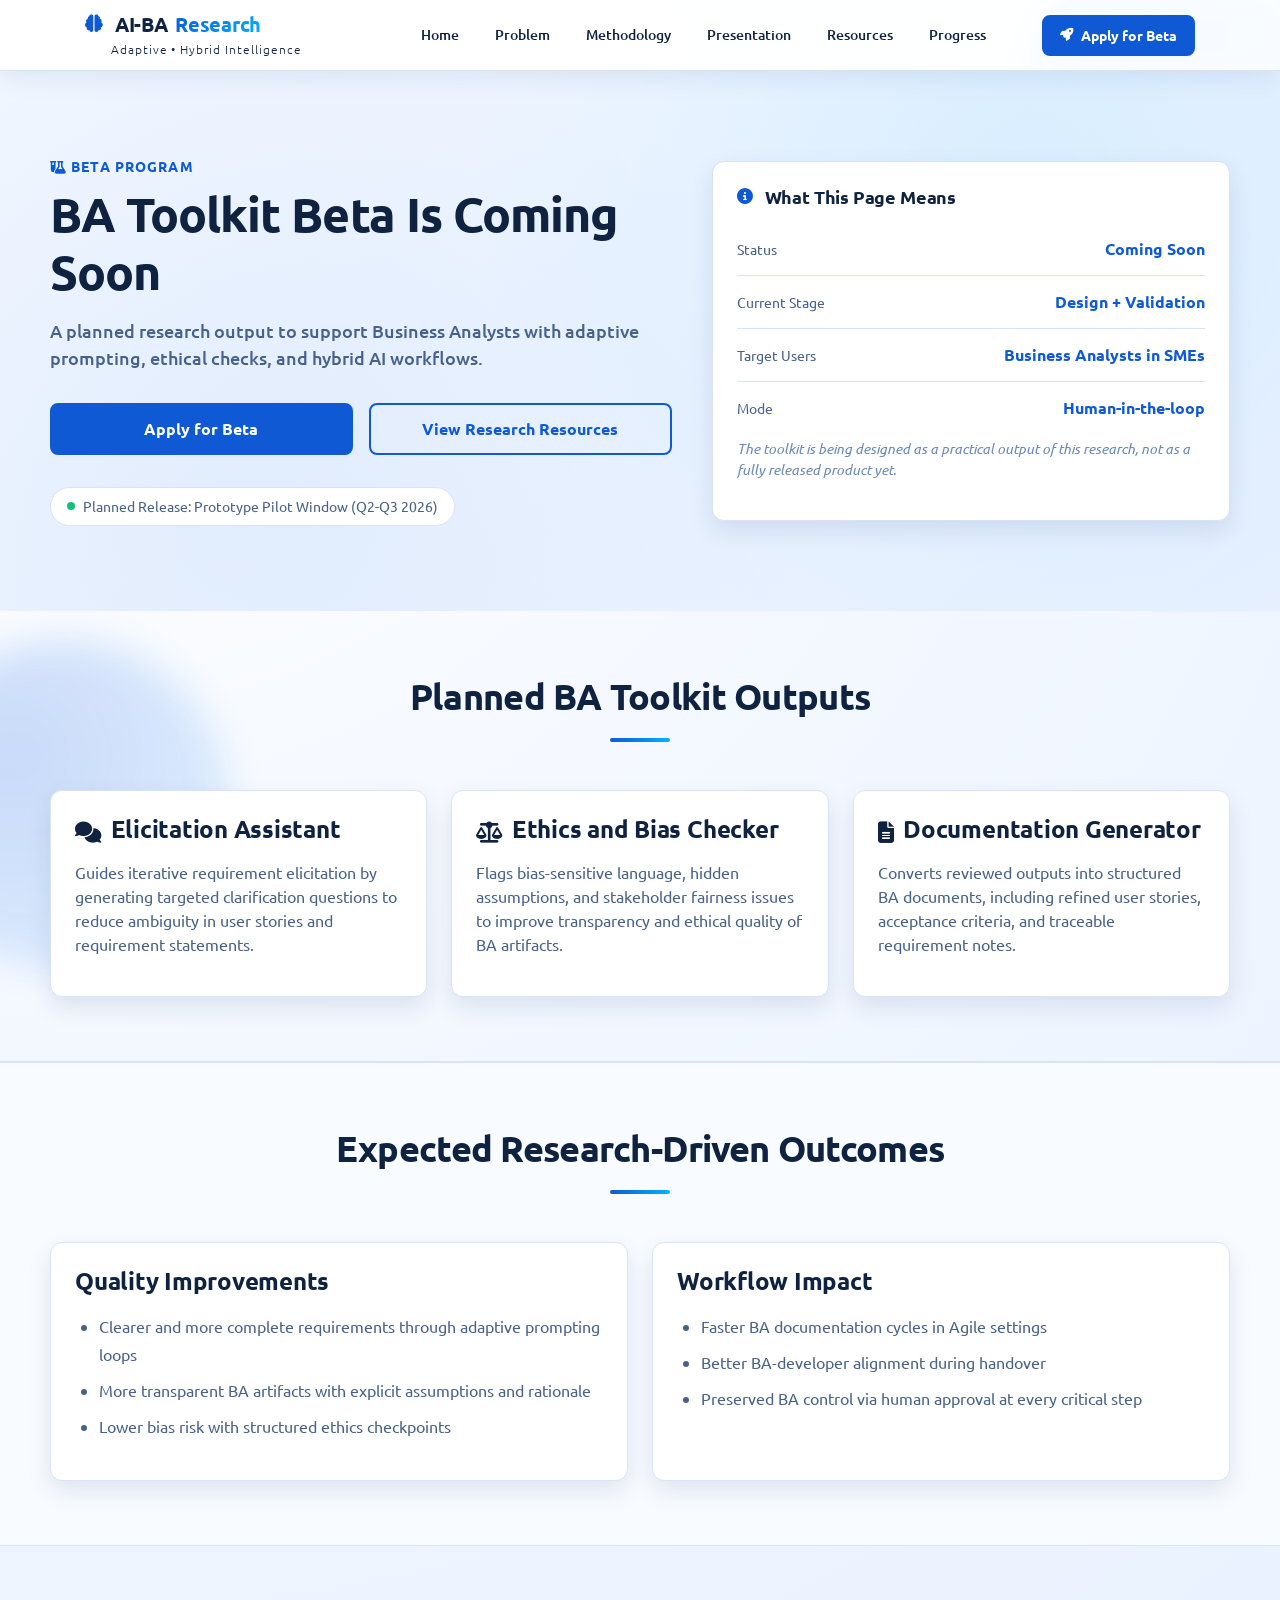
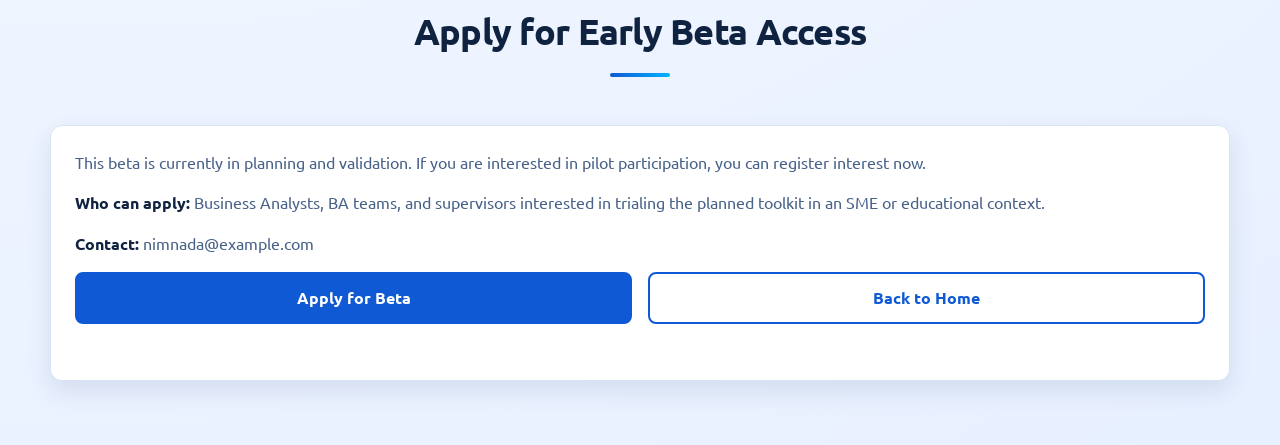
==== beta.html @ 04927126 "Initial research website commit" ====
<!DOCTYPE html>
<html lang="en">
<head>
    <meta charset="UTF-8">
    <meta name="viewport" content="width=device-width, initial-scale=1.0">
    <title>BA Toolkit Beta | Coming Soon</title>
    <link rel="icon" href="data:,">
    <meta name="description" content="Coming soon page for the planned BA Toolkit beta from the AI-Enhanced BA Research project.">

    <link rel="preconnect" href="https://fonts.googleapis.com">
    <link rel="preconnect" href="https://fonts.gstatic.com" crossorigin>
    <link href="https://fonts.googleapis.com/css2?family=Ubuntu:wght@300;400;500;700&display=swap" rel="stylesheet">
    <link rel="stylesheet" href="https://cdnjs.cloudflare.com/ajax/libs/font-awesome/6.5.2/css/all.min.css">

    <link rel="stylesheet" href="css/variables.css">
    <link rel="stylesheet" href="css/base.css">
    <link rel="stylesheet" href="css/animations.css">
    <link rel="stylesheet" href="css/responsive.css">
    <link rel="stylesheet" href="css/navbar.css">
    <link rel="stylesheet" href="css/components.css">

    <script type="module" src="js/main.js" defer></script>
</head>
<body>
    <div class="bg-shape bg-shape-1" aria-hidden="true"></div>
    <div class="bg-shape bg-shape-2" aria-hidden="true"></div>

    <nav class="navbar at-top" id="top">
        <div class="nav-container container">
            <div class="logo" aria-label="Website logo">
                <h2><i class="fa-solid fa-brain"></i> AI-BA<span>Research</span></h2>
                <p class="tagline">Adaptive • Hybrid Intelligence</p>
            </div>

            <button class="menu-toggle" id="menu-toggle" aria-label="Open navigation menu" aria-expanded="false" aria-controls="nav-links">
                <span></span>
                <span></span>
                <span></span>
            </button>

            <ul class="nav-links" id="nav-links">
                <li><a href="index.html">Home</a></li>
                <li><a href="problem.html">Problem</a></li>
                <li><a href="methodology.html">Methodology</a></li>
                <li><a href="presentation.html">Presentation</a></li>
                <li><a href="resources.html">Resources</a></li>
                <li><a href="progress.html">Progress</a></li>
                <li class="mobile-only">
                    <a href="#apply">Apply for Beta</a>
                </li>
            </ul>

            <div class="nav-actions">
                <a href="#apply" class="btn btn-primary">
                    <i class="fa-solid fa-rocket"></i> Apply for Beta
                </a>
            </div>
        </div>
    </nav>

    <header class="hero hero-short">
        <div class="hero-content container reveal">
            <div class="hero-text">
                <p class="kicker"><i class="fa-solid fa-flask-vial"></i> Beta Program</p>
                <h1>BA Toolkit Beta Is Coming Soon</h1>
                <p class="subtitle">A planned research output to support Business Analysts with adaptive prompting, ethical checks, and hybrid AI workflows.</p>

                <div class="hero-buttons">
                    <a href="#apply" class="btn btn-primary">Apply for Beta</a>
                    <a href="resources.html" class="btn btn-secondary">View Research Resources</a>
                </div>

                <div class="status-pill">
                    <span class="dot"></span>
                    Planned Release: Prototype Pilot Window (Q2-Q3 2026)
                </div>
            </div>

            <aside class="hero-panel reveal">
                <h3><i class="fa-solid fa-circle-info"></i> What This Page Means</h3>
                <ul>
                    <li><span>Status</span><strong>Coming Soon</strong></li>
                    <li><span>Current Stage</span><strong>Design + Validation</strong></li>
                    <li><span>Target Users</span><strong>Business Analysts in SMEs</strong></li>
                    <li><span>Mode</span><strong>Human-in-the-loop</strong></li>
                </ul>
                <p class="small-note">The toolkit is being designed as a practical output of this research, not as a fully released product yet.</p>
            </aside>
        </div>
    </header>

    <section class="section" id="toolkit-plan">
        <div class="container reveal">
            <h2 class="section-title">Planned BA Toolkit Outputs</h2>
            <div class="grid-3">
                <div class="card">
                    <h3><i class="fa-solid fa-comments"></i> Elicitation Assistant</h3>
                    <p>Guides iterative requirement elicitation by generating targeted clarification questions to reduce ambiguity in user stories and requirement statements.</p>
                </div>
                <div class="card">
                    <h3><i class="fa-solid fa-scale-balanced"></i> Ethics and Bias Checker</h3>
                    <p>Flags bias-sensitive language, hidden assumptions, and stakeholder fairness issues to improve transparency and ethical quality of BA artifacts.</p>
                </div>
                <div class="card">
                    <h3><i class="fa-solid fa-file-lines"></i> Documentation Generator</h3>
                    <p>Converts reviewed outputs into structured BA documents, including refined user stories, acceptance criteria, and traceable requirement notes.</p>
                </div>
            </div>
        </div>
    </section>

    <section class="section bg-light">
        <div class="container reveal">
            <h2 class="section-title">Expected Research-Driven Outcomes</h2>
            <div class="grid-2">
                <div class="card">
                    <h3>Quality Improvements</h3>
                    <ul>
                        <li>Clearer and more complete requirements through adaptive prompting loops</li>
                        <li>More transparent BA artifacts with explicit assumptions and rationale</li>
                        <li>Lower bias risk with structured ethics checkpoints</li>
                    </ul>
                </div>
                <div class="card">
                    <h3>Workflow Impact</h3>
                    <ul>
                        <li>Faster BA documentation cycles in Agile settings</li>
                        <li>Better BA-developer alignment during handover</li>
                        <li>Preserved BA control via human approval at every critical step</li>
                    </ul>
                </div>
            </div>
        </div>
    </section>

    <section class="section" id="apply">
        <div class="container reveal">
            <h2 class="section-title">Apply for Early Beta Access</h2>
            <div class="card">
                <p>This beta is currently in planning and validation. If you are interested in pilot participation, you can register interest now.</p>
                <p><strong>Who can apply:</strong> Business Analysts, BA teams, and supervisors interested in trialing the planned toolkit in an SME or educational context.</p>
                <p><strong>Contact:</strong> <a href="mailto:nimnada@example.com">nimnada@example.com</a></p>
                <div class="hero-buttons">
                    <a href="mailto:nimnada@example.com?subject=Apply%20for%20BA%20Toolkit%20Beta" class="btn btn-primary">Apply for Beta</a>
                    <a href="index.html" class="btn btn-secondary">Back to Home</a>
                </div>
            </div>
        </div>
    </section>
</body>
</html>
---- css/variables.css ----
/* ============================================================================
   DESIGN TOKENS & VARIABLES
   ========================================================================== */

:root {
    /* Colors */
    --nav-height: 70px;
    --bg: #f2f7ff;
    --bg-soft: #e7f0ff;
    --surface: #ffffff;
    --surface-alt: #f7fbff;
    --text: #0f2340;
    --text-soft: #476188;
    --text-lighter: #6b8ab5;
    --line: #d8e4f6;
    --primary: #0f5ad4;
    --primary-strong: #0645b7;
    --primary-light: #4a8fe7;
    --accent: #00b2ff;
    --accent-secondary: #00d9ff;
    --success: #14c07c;
    --warning: #e9a80b;
    --danger: #dc3545;
    --info: #17a2b8;

    /* Shadows */
    --shadow: 0 16px 40px rgba(8, 42, 105, 0.14);
    --shadow-soft: 0 10px 24px rgba(7, 36, 92, 0.1);
    --shadow-xs: 0 2px 8px rgba(7, 36, 92, 0.08);
    --shadow-lg: 0 24px 56px rgba(8, 42, 105, 0.18);
    --shadow-inset: inset 0 2px 4px rgba(0, 0, 0, 0.05);

    /* Typography */
    --font-family: "Ubuntu", -apple-system, BlinkMacSystemFont, "Segoe UI", sans-serif;
    --font-mono: "Courier New", monospace;
    --font-size-xs: 0.75rem;      /* 12px */
    --font-size-sm: 0.875rem;     /* 14px */
    --font-size-base: 1rem;       /* 16px */
    --font-size-lg: 1.125rem;     /* 18px */
    --font-size-xl: 1.25rem;      /* 20px */
    --font-size-2xl: 1.5rem;      /* 24px */
    --font-size-3xl: 1.875rem;    /* 30px */
    --font-size-4xl: 2.25rem;     /* 36px */
    --font-size-5xl: 3rem;        /* 48px */

    --font-weight-light: 300;
    --font-weight-normal: 400;
    --font-weight-medium: 500;
    --font-weight-semibold: 600;
    --font-weight-bold: 700;

    --line-height-tight: 1.2;
    --line-height-normal: 1.5;
    --line-height-relaxed: 1.75;
    --line-height-loose: 2;

    /* Spacing */
    --space-0: 0;
    --space-1: 0.25rem;   /* 4px */
    --space-2: 0.5rem;    /* 8px */
    --space-3: 0.75rem;   /* 12px */
    --space-4: 1rem;      /* 16px */
    --space-6: 1.5rem;    /* 24px */
    --space-8: 2rem;      /* 32px */
    --space-10: 2.5rem;   /* 40px */
    --space-12: 3rem;     /* 48px */
    --space-16: 4rem;     /* 64px */
    --space-20: 5rem;     /* 80px */
    --space-24: 6rem;     /* 96px */

    /* Breakpoints */
    --bp-mobile: 375px;
    --bp-tablet: 768px;
    --bp-desktop: 1024px;
    --bp-wide: 1200px;
    --bp-ultra: 1440px;

    /* Border Radius */
    --radius-none: 0;
    --radius-xs: 2px;
    --radius-sm: 4px;
    --radius-md: 6px;
    --radius-lg: 8px;
    --radius-xl: 12px;
    --radius-2xl: 16px;
    --radius-3xl: 24px;
    --radius-full: 999px;

    /* Transitions */
    --transition-fast: 150ms ease;
    --transition-base: 250ms ease;
    --transition-slow: 350ms ease;
    --transition-slower: 500ms ease;
    --transition-timing-ease: cubic-bezier(0.25, 0.46, 0.45, 0.94);
    --transition-timing-ease-out: cubic-bezier(0.33, 0.66, 0.66, 1);

    /* Z-Index Stack */
    --z-hide: -1;
    --z-base: 0;
    --z-dropdown: 100;
    --z-sticky: 110;
    --z-fixed: 120;
    --z-modal-backdrop: 130;
    --z-modal: 140;
    --z-popover: 150;
    --z-notification: 160;

    /* Container */
    --container-max: 1180px;
    --container-padding: 2.2rem;
}

/* Dark mode / alternative theme (future) */
@media (prefers-color-scheme: dark) {
    :root {
        --bg: #0a1428;
        --bg-soft: #141d2f;
        --surface: #1a2332;
        --surface-alt: #0f1621;
        --text: #e8f0ff;
        --text-soft: #a0b5d8;
        --text-lighter: #7a8fa0;
        --line: #2a3a52;
        --primary: #4a8fe7;
        --primary-strong: #6ba2f5;
        --accent: #00d9ff;
    }
}

/* Print media */
@media print {
    :root {
        --shadow: none;
        --shadow-soft: none;
        --shadow-xs: none;
        --shadow-lg: none;
    }
}
---- css/base.css ----
/* ============================================================================
   BASE STYLES & TYPOGRAPHY
   ========================================================================== */

* {
    margin: 0;
    padding: 0;
    box-sizing: border-box;
}

html {
    scroll-behavior: smooth;
    font-size: 16px;
    -webkit-font-smoothing: antialiased;
    -moz-osx-font-smoothing: grayscale;
}

body {
    font-family: var(--font-family);
    background: radial-gradient(circle at 8% 8%, #fefeff 0%, var(--bg) 45%, var(--bg-soft) 100%);
    color: var(--text);
    line-height: var(--line-height-normal);
    min-height: 100vh;
    transition: background var(--transition-base), color var(--transition-base);
    overflow-x: hidden;
    animation: fadeInPage 0.6s ease-out forwards;
}

@keyframes fadeInPage {
    from {
        opacity: 0;
    }
    to {
        opacity: 1;
    }
}

/* ============================================================================
   TYPOGRAPHY
   ========================================================================== */

a {
    color: inherit;
    text-decoration: none;
    transition: color var(--transition-fast);
}

a:hover {
    color: var(--primary);
}

button, input, select, textarea {
    font-family: inherit;
    font-size: inherit;
    line-height: inherit;
}

button {
    cursor: pointer;
}

/* ============================================================================
   TYPOGRAPHY
   ========================================================================== */

h1, h2, h3, h4, h5, h6 {
    font-weight: var(--font-weight-bold);
    line-height: var(--line-height-tight);
    color: var(--text);
    margin-bottom: var(--space-4);
}

h1 {
    font-size: var(--font-size-4xl);
    letter-spacing: -0.02em;
}

h2 {
    font-size: var(--font-size-3xl);
    letter-spacing: -0.015em;
}

h3 {
    font-size: var(--font-size-2xl);
    letter-spacing: -0.01em;
}

h4 {
    font-size: var(--font-size-xl);
}

h5 {
    font-size: var(--font-size-lg);
}

h6 {
    font-size: var(--font-size-base);
    text-transform: uppercase;
    letter-spacing: 0.05em;
    color: var(--text-soft);
}

h1 i, h2 i, h3 i, h4 i, h5 i, h6 i {
    font-size: 0.88em;
    margin-right: var(--space-1);
    vertical-align: -0.08em;
}

p {
    margin-bottom: var(--space-4);
    color: var(--text-soft);
    font-size: var(--font-size-base);
}

p.subtitle {
    font-size: var(--font-size-lg);
    color: var(--text-soft);
    font-weight: var(--font-weight-medium);
}

p.kicker {
    font-size: var(--font-size-sm);
    font-weight: var(--font-weight-semibold);
    color: var(--primary);
    text-transform: uppercase;
    letter-spacing: 0.08em;
    margin-bottom: var(--space-2);
}

p.kicker i {
    font-size: 0.9em;
}

p.small-note {
    font-size: var(--font-size-sm);
    color: var(--text-lighter);
    font-style: italic;
    margin-top: var(--space-4);
}

strong, .font-bold {
    font-weight: var(--font-weight-bold);
    color: var(--text);
}

em, .font-italic {
    font-style: italic;
}

small, .font-sm {
    font-size: var(--font-size-sm);
    color: var(--text-soft);
}

ul, ol {
    margin-left: var(--space-6);
    margin-bottom: var(--space-4);
}

li {
    margin-bottom: var(--space-2);
    color: var(--text-soft);
    line-height: var(--line-height-relaxed);
}

li strong {
    color: var(--text);
}

blockquote {
    border-left: 4px solid var(--primary);
    padding-left: var(--space-4);
    margin-left: 0;
    margin-bottom: var(--space-4);
    color: var(--text-soft);
    font-style: italic;
}

code {
    background: var(--bg-soft);
    color: var(--primary-strong);
    padding: var(--space-1) var(--space-2);
    border-radius: var(--radius-sm);
    font-family: var(--font-mono);
    font-size: 0.9em;
}

pre {
    background: var(--surface-alt);
    border: 1px solid var(--line);
    border-radius: var(--radius-lg);
    padding: var(--space-4);
    overflow-x: auto;
    margin-bottom: var(--space-4);
    font-family: var(--font-mono);
    font-size: var(--font-size-sm);
    line-height: var(--line-height-normal);
}

pre code {
    background: none;
    color: var(--text);
    padding: 0;
    border-radius: 0;
}

/* ============================================================================
   LAYOUT PRIMITIVESCS
   ========================================================================== */

.container {
    width: min(var(--container-max), calc(100% - var(--container-padding)));
    margin-left: auto;
    margin-right: auto;
}

.container.narrow {
    max-width: 900px;
}

.container.wide {
    max-width: 1400px;
}

/* Grids */
.grid {
    display: grid;
    gap: var(--space-6);
}

.grid-2 {
    display: grid;
    grid-template-columns: repeat(auto-fit, minmax(300px, 1fr));
    gap: var(--space-6);
}

.grid-3 {
    display: grid;
    grid-template-columns: repeat(auto-fit, minmax(280px, 1fr));
    gap: var(--space-6);
}

.grid-4 {
    display: grid;
    grid-template-columns: repeat(auto-fit, minmax(240px, 1fr));
    gap: var(--space-6);
}

.flex {
    display: flex;
    gap: var(--space-4);
}

.flex-center {
    display: flex;
    align-items: center;
    justify-content: center;
    gap: var(--space-4);
}

.flex-between {
    display: flex;
    align-items: center;
    justify-content: space-between;
    gap: var(--space-4);
}

.flex-col {
    display: flex;
    flex-direction: column;
    gap: var(--space-4);
}

/* Sections */
section {
    padding: var(--space-16) 0;
    position: relative;
}

section.section {
    border-bottom: 1px solid var(--line);
}

section.section:last-of-type {
    border-bottom: none;
}

/* ============================================================================
   UTILITY CLASSES
   ========================================================================== */

/* Spacing */
.mt-1 { margin-top: var(--space-1); }
.mt-2 { margin-top: var(--space-2); }
.mt-4 { margin-top: var(--space-4); }
.mt-6 { margin-top: var(--space-6); }
.mt-8 { margin-top: var(--space-8); }
.mt-12 { margin-top: var(--space-12); }

.mb-1 { margin-bottom: var(--space-1); }
.mb-2 { margin-bottom: var(--space-2); }
.mb-4 { margin-bottom: var(--space-4); }
.mb-6 { margin-bottom: var(--space-6); }
.mb-8 { margin-bottom: var(--space-8); }
.mb-12 { margin-bottom: var(--space-12); }
.mb-0 { margin-bottom: 0; }

.mx-auto { margin-left: auto; margin-right: auto; }

.p-4 { padding: var(--space-4); }
.p-6 { padding: var(--space-6); }
.p-8 { padding: var(--space-8); }

/* Text utilities */
.text-center { text-align: center; }
.text-right { text-align: right; }
.text-left { text-align: left; }

.text-primary { color: var(--primary); }
.text-accent { color: var(--accent); }
.text-success { color: var(--success); }
.text-warning { color: var(--warning); }
.text-danger { color: var(--danger); }
.text-soft { color: var(--text-soft); }
.text-lighter { color: var(--text-lighter); }

.text-xs { font-size: var(--font-size-xs); }
.text-sm { font-size: var(--font-size-sm); }
.text-lg { font-size: var(--font-size-lg); }
.text-xl { font-size: var(--font-size-xl); }
.text-2xl { font-size: var(--font-size-2xl); }

.text-bold { font-weight: var(--font-weight-bold); }
.text-semibold { font-weight: var(--font-weight-semibold); }
.text-medium { font-weight: var(--font-weight-medium); }
.text-light { font-weight: var(--font-weight-light); }

/* Layout helpers */
.hero-short { min-height: 60vh !important; }
.flex-wrap { flex-wrap: wrap; }

/* Reusable UI helpers */
.feature-icon {
    font-size: 2.5rem;
    margin-bottom: var(--space-4);
    line-height: 1;
}

.feature-icon-lg {
    font-size: 3rem;
}

.section-actions {
    display: flex;
    align-items: center;
    flex-wrap: wrap;
    gap: var(--space-4);
    justify-content: center;
}

.section-actions .btn {
    min-width: 170px;
}

.divider-top {
    margin-top: var(--space-4);
    padding-top: var(--space-4);
    border-top: 1px solid var(--line);
}

.highlight-box {
    margin-top: var(--space-6);
    padding: var(--space-4);
    background: var(--bg-soft);
    border-radius: var(--radius-lg);
}

.accent-top-primary { border-top: 4px solid var(--primary); }
.accent-top-warning { border-top: 4px solid var(--warning); }
.accent-top-danger { border-top: 4px solid var(--danger); }

/* Display utilities */
.block { display: block; }
.inline { display: inline; }
.inline-block { display: inline-block; }
.hidden { display: none !important; }
.visible { visibility: visible; }
.invisible { visibility: hidden; }

.sr-only {
    position: absolute;
    width: 1px;
    height: 1px;
    padding: 0;
    margin: -1px;
    overflow: hidden;
    clip: rect(0, 0, 0, 0);
    white-space: nowrap;
    border-width: 0;
}

/* Opacity */
.opacity-50 { opacity: 0.5; }
.opacity-75 { opacity: 0.75; }

/* Misc */
.no-wrap { white-space: nowrap; }
.truncate { overflow: hidden; text-overflow: ellipsis; white-space: nowrap; }
.line-clamp-2 {
    display: -webkit-box;
    -webkit-line-clamp: 2;
    line-clamp: 2;
    -webkit-box-orient: vertical;
    overflow: hidden;
}

.clearfix::after {
    content: "";
    display: table;
    clear: both;
}

/* ============================================================================
   SECTION TITLES
   ========================================================================== */

.section-title {
    font-size: var(--font-size-4xl);
    font-weight: var(--font-weight-bold);
    letter-spacing: -0.02em;
    margin-bottom: var(--space-12);
    text-align: center;
    color: var(--text);
    position: relative;
    padding-bottom: var(--space-6);
}

.section-title::after {
    content: "";
    position: absolute;
    bottom: 0;
    left: 50%;
    transform: translateX(-50%);
    width: 60px;
    height: 4px;
    background: linear-gradient(to right, var(--primary), var(--accent));
    border-radius: var(--radius-full);
}

/* ============================================================================
   CARDS & BOXES
   ========================================================================== */

.card {
    background: var(--surface);
    border: 1px solid var(--line);
    border-radius: var(--radius-xl);
    padding: var(--space-6);
    transition: all 0.4s cubic-bezier(0.2, 0.8, 0.2, 1);
    box-shadow: var(--shadow-soft);
}

.card:hover {
    border-color: var(--primary-light);
    box-shadow: 0 12px 24px -10px rgba(15, 90, 212, 0.15);
    transform: translateY(-4px);
}

.card.interactive {
    cursor: pointer;
}

.box {
    background: var(--surface-alt);
    border: 1px solid var(--line);
    border-radius: var(--radius-lg);
    padding: var(--space-4);
}

/* ============================================================================
   BUTTON STYLES
   ========================================================================== */

.btn {
    display: inline-flex;
    align-items: center;
    justify-content: center;
    gap: var(--space-2);
    padding: var(--space-3) var(--space-6);
    font-size: var(--font-size-base);
    font-weight: var(--font-weight-semibold);
    border: 2px solid transparent;
    border-radius: var(--radius-lg);
    cursor: pointer;
    transition: all var(--transition-fast);
    text-decoration: none;
    white-space: nowrap;
    user-select: none;
    outline: none;
}

.btn i {
    font-size: 0.95em;
    line-height: 1;
}

.btn:focus {
    outline: 2px solid var(--primary);
    outline-offset: 2px;
}

.btn.btn-primary {
    background: var(--primary);
    color: white;
    border-color: var(--primary);
}

.btn.btn-primary:hover {
    background: var(--primary-strong);
    border-color: var(--primary-strong);
    box-shadow: 0 8px 20px rgba(15, 90, 212, 0.3);
}

.btn.btn-primary:active {
    transform: scale(0.98);
}

.btn.btn-secondary {
    background: transparent;
    color: var(--primary);
    border-color: var(--primary);
}

.btn.btn-secondary:hover {
    background: var(--bg-soft);
    border-color: var(--primary-strong);
}

.btn.btn-ghost {
    background: transparent;
    color: var(--text);
    border-color: var(--line);
}

.btn.btn-ghost:hover {
    background: var(--surface-alt);
    color: var(--primary);
}

.btn.btn-sm {
    padding: var(--space-2) var(--space-4);
    font-size: var(--font-size-sm);
    min-height: 38px;
}

.btn.btn-lg {
    padding: var(--space-4) var(--space-8);
    font-size: var(--font-size-lg);
    min-height: 48px;
}

.btn:disabled {
    opacity: 0.6;
    cursor: not-allowed;
}

/* ============================================================================
   BADGES & PILLS
   ========================================================================== */

.badge {
    display: inline-block;
    padding: var(--space-1) var(--space-3);
    font-size: var(--font-size-xs);
    font-weight: var(--font-weight-semibold);
    border-radius: var(--radius-full);
    background: var(--bg-soft);
    color: var(--primary);
    text-transform: uppercase;
    letter-spacing: 0.05em;
}

.badge.primary {
    background: var(--primary);
    color: white;
}

.badge.success {
    background: var(--success);
    color: white;
}

.badge.warning {
    background: var(--warning);
    color: white;
}

.badge.danger {
    background: var(--danger);
    color: white;
}
---- css/animations.css ----
/* ============================================================================
   ANIMATIONS & TRANSITIONS
   ========================================================================== */

/* ============================================================================
   KEYFRAME ANIMATIONS
   ========================================================================== */

@keyframes fadeIn {
    from {
        opacity: 0;
    }
    to {
        opacity: 1;
    }
}

@keyframes slideUp {
    from {
        opacity: 0;
        transform: translateY(40px);
    }
    to {
        opacity: 1;
        transform: translateY(0);
    }
}

@keyframes slideDown {
    from {
        opacity: 0;
        transform: translateY(-40px);
    }
    to {
        opacity: 1;
        transform: translateY(0);
    }
}

@keyframes slideLeft {
    from {
        opacity: 0;
        transform: translateX(40px);
    }
    to {
        opacity: 1;
        transform: translateX(0);
    }
}

@keyframes slideRight {
    from {
        opacity: 0;
        transform: translateX(-40px);
    }
    to {
        opacity: 1;
        transform: translateX(0);
    }
}

@keyframes scaleIn {
    from {
        opacity: 0;
        transform: scale(0.95);
    }
    to {
        opacity: 1;
        transform: scale(1);
    }
}

@keyframes drift {
    0%, 100% {
        transform: translate(0, 0);
    }
    25% {
        transform: translate(-30px, 20px);
    }
    50% {
        transform: translate(20px, -30px);
    }
    75% {
        transform: translate(-20px, -20px);
    }
}

@keyframes pulse {
    0%, 100% {
        opacity: 1;
    }
    50% {
        opacity: 0.6;
    }
}

@keyframes shimmer {
    0% {
        background-position: -1000px 0;
    }
    100% {
        background-position: 1000px 0;
    }
}

@keyframes bounce {
    0%, 100% {
        transform: translateY(0);
    }
    50% {
        transform: translateY(-10px);
    }
}

@keyframes spin {
    from {
        transform: rotate(0deg);
    }
    to {
        transform: rotate(360deg);
    }
}

/* Page Flip Animation */
@keyframes pageFlipIn {
    0% {
        opacity: 0;
        transform: translateX(100px) rotateY(90deg);
    }
    100% {
        opacity: 1;
        transform: translateX(0) rotateY(0);
    }
}

@keyframes pageFlipOut {
    0% {
        opacity: 1;
        transform: translateX(0) rotateY(0);
    }
    100% {
        opacity: 0;
        transform: translateX(-100px) rotateY(-90deg);
    }
}

/* PDF Page Flip */
@keyframes pdfPageFlipNext {
    0% {
        opacity: 1;
        transform: translateX(0) rotateZ(0deg);
    }
    50% {
        opacity: 0.5;
    }
    100% {
        opacity: 0;
        transform: translateX(-80px) rotateZ(3deg);
    }
}

@keyframes pdfPageFlipPrev {
    0% {
        opacity: 1;
        transform: translateX(0) rotateZ(0deg);
    }
    50% {
        opacity: 0.5;
    }
    100% {
        opacity: 0;
        transform: translateX(80px) rotateZ(-3deg);
    }
}

@keyframes pdfPageEnter {
    0% {
        opacity: 0;
        transform: translateX(80px) rotateZ(-3deg);
    }
    100% {
        opacity: 1;
        transform: translateX(0) rotateZ(0deg);
    }
}

@keyframes slideTransition {
    0% {
        opacity: 0;
        transform: scale(0.985);
    }
    100% {
        opacity: 1;
        transform: scale(1);
    }
}

/* Modal/Backdrop */
@keyframes backdropFadeIn {
    from {
        opacity: 0;
        backdrop-filter: blur(0px);
    }
    to {
        opacity: 1;
        backdrop-filter: blur(4px);
    }
}

@keyframes modalScaleIn {
    from {
        opacity: 0;
        transform: scale(0.95) translateY(-20px);
    }
    to {
        opacity: 1;
        transform: scale(1) translateY(0);
    }
}

/* ============================================================================
   ANIMATION CLASSES
   ========================================================================== */

.animate-fade-in {
    animation: fadeIn var(--transition-base) ease;
}

.animate-slide-up {
    animation: slideUp var(--transition-base) ease;
}

.animate-slide-down {
    animation: slideDown var(--transition-base) ease;
}

.animate-slide-left {
    animation: slideLeft var(--transition-base) ease;
}

.animate-slide-right {
    animation: slideRight var(--transition-base) ease;
}

.animate-scale-in {
    animation: scaleIn var(--transition-base) ease;
}

.animate-slide-transition {
    animation: slideTransition var(--transition-base) ease;
}

.animate-bounce {
    animation: bounce 2s ease infinite;
}

.animate-pulse {
    animation: pulse 2s ease-in-out infinite;
}

.animate-spin {
    animation: spin 1s linear infinite;
}

/* ============================================================================
   SCROLL REVEAL ANIMATIONS
   ========================================================================== */

.reveal {
    opacity: 0;
    transform: translateY(40px);
    transition: opacity 0.8s cubic-bezier(0.2, 0.8, 0.2, 1), transform 0.8s cubic-bezier(0.2, 0.8, 0.2, 1);
}

.reveal.active {
    opacity: 1;
    transform: translateY(0);
}

.reveal.stagger-1 {
    transition-delay: 0.1s;
}

.reveal.stagger-2 {
    transition-delay: 0.2s;
}

.reveal.stagger-3 {
    transition-delay: 0.3s;
}

.reveal.stagger-4 {
    transition-delay: 0.4s;
}

.reveal.stagger-5 {
    transition-delay: 0.5s;
}

/* Alternative reveal variations */
.reveal-left {
    opacity: 0;
    transform: translateX(-40px);
}

.reveal-left.active {
    opacity: 1;
    transform: translateX(0);
}

.reveal-right {
    opacity: 0;
    transform: translateX(40px);
}

.reveal-right.active {
    opacity: 1;
    transform: translateX(0);
}

.reveal-scale {
    opacity: 0;
    transform: scale(0.95);
}

.reveal-scale.active {
    opacity: 1;
    transform: scale(1);
}

/* ============================================================================
   HOVER ANIMATIONS
   ========================================================================== */

.hover-lift {
    transition: transform var(--transition-fast), box-shadow var(--transition-fast);
}

.hover-lift:hover {
    transform: translateY(-4px);
    box-shadow: var(--shadow);
}

.hover-glow {
    transition: box-shadow var(--transition-fast);
}

.hover-glow:hover {
    box-shadow: 0 0 30px rgba(15, 90, 212, 0.3);
}

.hover-scale {
    transition: transform var(--transition-fast);
}

.hover-scale:hover {
    transform: scale(1.05);
}

/* ============================================================================
   BACKGROUND SHAPES & EFFECTS
   ========================================================================== */

.bg-shape {
    position: fixed;
    border-radius: 999px;
    filter: blur(18px);
    opacity: 0.55;
    pointer-events: none;
    z-index: var(--z-hide);
    animation: drift 14s ease-in-out infinite;
}

.bg-shape-1 {
    width: 380px;
    height: 380px;
    background: radial-gradient(circle at 30% 30%, rgba(42, 128, 255, 0.35), rgba(64, 198, 255, 0.2));
    top: -80px;
    right: -120px;
}

.bg-shape-2 {
    width: 330px;
    height: 330px;
    background: radial-gradient(circle at 35% 35%, rgba(7, 84, 222, 0.35), rgba(0, 151, 255, 0.15));
    bottom: -70px;
    left: -100px;
    animation-delay: 2.5s;
}

/* Gradient overlays */
.gradient-overlay {
    background: linear-gradient(135deg, rgba(15, 90, 212, 0.1) 0%, rgba(0, 178, 255, 0.1) 100%);
}

.gradient-primary-to-accent {
    background: linear-gradient(135deg, var(--primary) 0%, var(--accent) 100%);
}

/* ============================================================================
   TRANSITION UTILITIES
   ========================================================================== */

.transition-fast {
    transition: all var(--transition-fast) ease;
}

.transition-base {
    transition: all var(--transition-base) ease;
}

.transition-slow {
    transition: all var(--transition-slow) ease;
}

.transition-slower {
    transition: all var(--transition-slower) ease;
}

/* ============================================================================
   LOADING STATES
   ========================================================================== */

.loading {
    position: relative;
    pointer-events: none;
    opacity: 0.6;
}

.loading::after {
    content: "";
    position: absolute;
    top: 50%;
    left: 50%;
    width: 20px;
    height: 20px;
    margin: -10px 0 0 -10px;
    border: 2px solid var(--primary);
    border-radius: 50%;
    border-top-color: transparent;
    animation: spin 0.8s linear infinite;
}

.skeleton {
    background: linear-gradient(
        90deg,
        var(--surface-alt) 0%,
        var(--surface) 50%,
        var(--surface-alt) 100%
    );
    background-size: 200% 100%;
    animation: shimmer 1.5s infinite;
}

/* ============================================================================
   FOCUS & ACCESSIBILITY
   ========================================================================== */

:focus-visible {
    outline: 2px solid var(--primary);
    outline-offset: 2px;
}

button:focus-visible,
a:focus-visible,
input:focus-visible,
textarea:focus-visible,
select:focus-visible {
    outline: 2px solid var(--primary);
    outline-offset: 2px;
    border-radius: var(--radius-md);
}

/* Reduce motion for users who prefer it */
@media (prefers-reduced-motion: reduce) {
    *,
    *::before,
    *::after {
        animation-duration: 0.01ms !important;
        animation-iteration-count: 1 !important;
        transition-duration: 0.01ms !important;
        scroll-behavior: auto !important;
    }
}
---- css/responsive.css ----
/* ============================================================================
   RESPONSIVE DESIGN & MEDIA QUERIES
   Mobile-First Approach: Base styles target mobile, breakpoints add complexity
   ========================================================================== */

.home-page #problem.section,
.home-page #methodology.section,
.home-page #documents.section {
    padding-top: clamp(2.8rem, 4vw, 3.5rem);
    padding-bottom: clamp(2.8rem, 4vw, 3.5rem);
}

.home-page #problem .section-title,
.home-page #methodology .section-title,
.home-page #documents .section-title {
    margin-bottom: 1.6rem;
}

.home-page #problem .problem-grid,
.home-page #methodology .method-steps,
.home-page #documents .docs-grid {
    gap: 1rem;
}

.home-page #problem .problem-grid {
    align-items: stretch;
}

.home-page #problem .issue {
    height: 100%;
    display: flex;
    flex-direction: column;
}

.home-page #problem .issue p {
    margin-bottom: 0;
    flex: 1;
}

.home-page #problem .research-questions {
    margin-top: 0.8rem;
}

@media (min-width: 768px) {
    .home-page #problem .issue h4 {
        min-height: 2.4em;
    }
}

/* ============================================================================
   MOBILE (375px and up) - BASE STYLES
   ========================================================================== */

/* Adjust font sizes for mobile */
@media (max-width: 600px) {
    :root {
        --nav-height: 64px;
    }

    h1 {
        font-size: var(--font-size-3xl);
    }

    h2 {
        font-size: var(--font-size-2xl);
    }

    h3 {
        font-size: var(--font-size-xl);
    }

    h4 {
        font-size: var(--font-size-lg);
    }

    .section-title {
        font-size: var(--font-size-2xl);
        margin-bottom: var(--space-8);
    }

    p.subtitle {
        font-size: var(--font-size-base);
    }

    /* Spacing adjustments for small screens */
    section {
        padding: var(--space-8) 0;
    }

    .container {
        --container-padding: 1rem;
    }

    .navbar .logo .tagline {
        display: none;
    }

    .navbar .logo h2 {
        font-size: var(--font-size-xl);
        gap: var(--space-1);
    }

    .navbar .logo h2 i {
        font-size: 1.05em;
    }

    .nav-container {
        gap: var(--space-2);
    }

    .nav-links a {
        font-size: var(--font-size-sm);
    }

    .grid-2,
    .grid-3,
    .grid-4,
    .problem-grid,
    .docs-grid,
    .stats-grid,
    .method-steps {
        grid-template-columns: 1fr;
        gap: var(--space-4);
    }

    /* Button sizing for mobile */
    .btn {
        width: 100%;
        justify-content: center;
        padding: var(--space-3) var(--space-4);
        font-size: var(--font-size-sm);
    }

    .btn.btn-lg {
        padding: var(--space-3) var(--space-4);
        font-size: var(--font-size-base);
    }

    /* Card adjustments */
    .card {
        padding: var(--space-4);
    }

    /* Hide elements optimized for desktop only */
    .desktop-only {
        display: none !important;
    }

    /* Show mobile-optimized elements */
    .mobile-only {
        display: block !important;
    }

    .flex-between {
        flex-direction: column;
        align-items: flex-start;
    }

    /* Hero adjustments */
    .hero-text h1 {
        font-size: var(--font-size-3xl);
        letter-spacing: -0.01em;
        overflow-wrap: anywhere;
    }

    .hero-text .subtitle,
    .hero-text p {
        overflow-wrap: anywhere;
    }

    .meta {
        font-size: var(--font-size-sm);
    }

    .meta p {
        margin-bottom: var(--space-2);
    }

    /* Modal/Lightbox adjustments */
    .modal {
        width: calc(100% - var(--space-4));
        max-height: 90vh;
    }

    .timeline {
        padding-left: var(--space-8);
    }

    .timeline-item::before {
        left: calc(-1 * var(--space-6));
    }

    .timeline-content h4 {
        font-size: var(--font-size-base);
        line-height: 1.35;
    }

    .timeline-date {
        font-size: var(--font-size-xs);
    }

    .accordion-header {
        padding: var(--space-4);
        font-size: var(--font-size-sm);
    }

    .accordion-body {
        padding: var(--space-4);
    }

    .tabs {
        margin-left: calc(-1 * var(--space-2));
        margin-right: calc(-1 * var(--space-2));
        padding-left: var(--space-2);
        padding-right: var(--space-2);
        scrollbar-width: thin;
    }

    .hero-content {
        padding-top: var(--space-8);
        padding-bottom: var(--space-6);
    }

    .hero-text h1 {
        font-size: clamp(1.65rem, 8vw, 2rem);
        line-height: 1.2;
    }

    .meta p,
    .hero-panel li {
        align-items: flex-start;
    }

    .card,
    .obj-card,
    .doc-card,
    .issue,
    .step,
    .research-questions,
    .stat-card,
    .card-like {
        padding: var(--space-4);
    }

    .timeline-table {
        min-width: 0;
    }

    .timeline-table thead {
        display: none;
    }

    .timeline-table,
    .timeline-table tbody,
    .timeline-table tr,
    .timeline-table td {
        display: block;
        width: 100%;
    }

    .timeline-table tr {
        padding: var(--space-3) var(--space-4);
        border-bottom: 1px solid var(--line);
    }

    .timeline-table td {
        padding: var(--space-1) 0;
        border-bottom: 0;
    }

    .timeline-table td:nth-child(1)::before,
    .timeline-table td:nth-child(2)::before,
    .timeline-table td:nth-child(3)::before {
        display: inline-block;
        margin-right: var(--space-2);
        font-weight: var(--font-weight-bold);
        color: var(--text);
    }

    .timeline-table td:nth-child(1)::before {
        content: "Month:";
    }

    .timeline-table td:nth-child(2)::before {
        content: "Task:";
    }

    .timeline-table td:nth-child(3)::before {
        content: "Status:";
    }

    .home-page #problem.section,
    .home-page #methodology.section,
    .home-page #documents.section {
        padding-top: var(--space-8);
        padding-bottom: var(--space-8);
    }

    .home-page #problem .section-title,
    .home-page #methodology .section-title,
    .home-page #documents .section-title {
        margin-bottom: var(--space-6);
    }
}

/* ============================================================================
   TABLET (768px and up)
   ========================================================================== */

@media (min-width: 768px) {
    h1 {
        font-size: var(--font-size-5xl);
    }

    h2 {
        font-size: var(--font-size-3xl);
    }

    h3 {
        font-size: var(--font-size-2xl);
    }

    .section-title {
        font-size: var(--font-size-4xl);
        margin-bottom: var(--space-12);
    }

    p.subtitle {
        font-size: var(--font-size-lg);
    }

    .container {
        --container-padding: 2rem;
    }

    section {
        padding: var(--space-12) 0;
    }

    .grid-2 {
        grid-template-columns: repeat(2, 1fr);
    }

    .grid-3 {
        grid-template-columns: repeat(2, 1fr);
    }

    .grid-4 {
        grid-template-columns: repeat(2, 1fr);
    }

    .problem-grid,
    .docs-grid,
    .stats-grid,
    .method-steps {
        grid-template-columns: repeat(2, 1fr);
    }

    /* Show tablet-optimized elements */
    .tablet-only {
        display: block !important;
    }

    .mobile-only {
        display: none !important;
    }

    .desktop-only {
        display: none !important;
    }

    .btn {
        width: auto;
    }

    .btn.btn-sm {
        padding: var(--space-2) var(--space-4);
    }

    /* Hero improvements */
    .hero-content {
        display: grid;
        grid-template-columns: 1.2fr 1fr;
        gap: var(--space-8);
        align-items: center;
    }

    .hero-text h1 {
        font-size: var(--font-size-4xl);
        letter-spacing: -0.02em;
    }

    /* Card improvements */
    .card {
        padding: var(--space-6);
    }

    /* Modal/Lightbox improvements */
    .modal {
        width: 90%;
        max-width: 800px;
        max-height: 85vh;
    }
}

@media (max-width: 767px) {
    img,
    video,
    canvas:not(.pdf-flip-canvas):not(.pdf-fullscreen-simple-canvas),
    iframe,
    object,
    embed {
        max-width: 100%;
        height: auto;
    }

    .hero {
        min-height: auto;
        padding-top: calc(var(--space-12) + var(--nav-height));
    }

    .hero-short {
        min-height: auto !important;
    }

    .hero-content {
        grid-template-columns: 1fr;
        gap: var(--space-6);
        align-items: start;
    }

    .hero-text,
    .hero-panel {
        min-width: 0;
        max-width: 100%;
    }

    .hero-panel {
        padding: var(--space-4);
        order: 0;
    }

    .hero-panel li {
        align-items: flex-start;
        gap: var(--space-3);
    }

    .status-pill {
        max-width: 100%;
        white-space: normal;
    }

    .section-actions .btn {
        width: 100%;
        min-width: 0;
    }

    .table-wrap {
        overflow-x: auto;
        -webkit-overflow-scrolling: touch;
    }

    table {
        min-width: 640px;
    }

    .timeline-legend {
        justify-content: flex-start;
        gap: var(--space-2);
        margin-bottom: var(--space-8);
    }

    .timeline-status {
        white-space: nowrap;
    }

    .footer-section ul li,
    .footer-section p,
    .footer-bottom p {
        overflow-wrap: anywhere;
    }
}

@media (max-width: 420px) {
    .container {
        --container-padding: 0.85rem;
    }

    .logo h2 {
        font-size: var(--font-size-base);
        gap: var(--space-1);
    }

    .logo h2 span {
        display: none;
    }

    .logo h2 i {
        font-size: 0.95em;
    }

    .btn,
    .btn.btn-lg,
    .btn.btn-sm {
        padding-left: var(--space-3);
        padding-right: var(--space-3);
    }

    .timeline {
        padding-left: var(--space-7, 1.75rem);
    }

    .timeline-item::before {
        width: 12px;
        height: 12px;
        border-width: 2px;
        left: calc(-1 * var(--space-5, 1.25rem));
    }

    .tab-button {
        padding: var(--space-3) var(--space-4);
        font-size: var(--font-size-sm);
    }

    .modal-header,
    .modal-body,
    .modal-footer {
        padding: var(--space-4);
    }

    .status-pill {
        font-size: var(--font-size-xs);
        padding: var(--space-2) var(--space-3);
    }
}

/* ============================================================================
   DESKTOP (1024px and up)
   ========================================================================== */

@media (min-width: 1024px) {
    .container {
        --container-padding: 2.2rem;
    }

    section {
        padding: var(--space-16) 0;
    }

    .grid-3 {
        grid-template-columns: repeat(3, 1fr);
    }

    /* Show desktop-only elements */
    .desktop-only {
        display: block !important;
    }

    .tablet-only {
        display: none !important;
    }

    .mobile-only {
        display: none !important;
    }

    .home-page #problem.section,
    .home-page #methodology.section,
    .home-page #documents.section {
        padding-top: 3rem;
        padding-bottom: 3rem;
    }

    .home-page #problem.section {
        padding-top: 2.1rem;
        padding-bottom: 2.25rem;
    }

    .home-page #problem .problem-grid,
    .home-page #methodology .method-steps,
    .home-page #documents .docs-grid {
        grid-template-columns: repeat(3, minmax(0, 1fr));
        gap: 1.2rem;
    }

    .home-page #progress .stats-grid {
        grid-template-columns: repeat(4, minmax(0, 1fr));
    }

    /* Four-column grid becomes available */
    .grid-4 {
        grid-template-columns: repeat(3, 1fr);
    }
}

@media (min-width: 768px) and (max-width: 1023px) {
    .home-page #problem.section {
        padding-top: 2.3rem;
        padding-bottom: 2.5rem;
    }

    .home-page #problem .section-title {
        margin-bottom: 1.35rem;
    }
}

/* ============================================================================
   WIDE SCREENS (1200px and up)
   ========================================================================== */

@media (min-width: 1200px) {
    .grid-4 {
        grid-template-columns: repeat(4, 1fr);
    }

    /* Modal/Lightbox optimizations */
    .modal {
        width: auto;
        max-width: 900px;
        max-height: 85vh;
    }
}

/* ============================================================================
   ULTRA-WIDE SCREENS (1440px and up)
   ========================================================================== */

@media (min-width: 1440px) {
    .container.wide {
        max-width: 1400px;
    }

    section {
        padding: var(--space-20) 0;
    }

    .hero-content {
        gap: var(--space-12);
    }
}

/* ============================================================================
   LANDSCAPE ORIENTATION
   ========================================================================== */

@media (max-height: 500px) and (orientation: landscape) {
    section {
        padding: var(--space-6) 0;
    }

    h1 {
        font-size: var(--font-size-2xl);
    }

    h2 {
        font-size: var(--font-size-xl);
    }

    .btn {
        padding: var(--space-2) var(--space-4);
        font-size: var(--font-size-sm);
    }
}

/* ============================================================================
   HIGH DENSITY DISPLAYS (Retina)
   ========================================================================== */

@media (-webkit-min-device-pixel-ratio: 2), (min-resolution: 192dpi) {
    body {
        -webkit-font-smoothing: antialiased;
        -moz-osx-font-smoothing: grayscale;
    }

    /* Reserved for optional high-DPI image swap hooks */
}

/* ============================================================================
   PRINT STYLES
   ========================================================================== */

@media print {
    * {
        background: transparent !important;
        box-shadow: none !important;
        text-shadow: none !important;
    }

    body {
        background: white;
        color: black;
        line-height: 1.5;
        font-size: 12pt;
    }

    a {
        color: black;
        text-decoration: underline;
    }

    a[href]::after {
        content: " (" attr(href) ")";
        font-size: 0.8em;
    }

    h1, h2, h3, h4, h5, h6 {
        page-break-after: avoid;
    }

    p {
        orphans: 3;
        widows: 3;
    }

    img {
        max-width: 100%;
        page-break-inside: avoid;
    }

    button,
    .btn {
        display: none;
    }

    nav,
    .navbar {
        display: none;
    }

    .no-print {
        display: none;
    }
}

/* ============================================================================
   TOUCH-FRIENDLY ADJUSTMENTS
   ========================================================================== */

@media (hover: none) and (pointer: coarse) {
    /* Increase tap targets */
    button,
    .btn,
    a {
        min-height: 44px;
        min-width: 44px;
        padding: var(--space-3) var(--space-4);
    }

    /* Reduce hover effects on touch devices */
    .hover-lift:hover {
        transform: none;
    }

    .card:hover {
        transform: none;
        border-color: var(--line);
    }

    /* Keep click feedback */
    button:active,
    .btn:active {
        opacity: 0.8;
    }
}

/* ============================================================================
   DARK MODE PREFERENCES
   ========================================================================== */

@media (prefers-color-scheme: dark) {
    body {
        background: radial-gradient(circle at 8% 8%, #0a1428 0%, #0a1428 45%, #1a2538 100%);
    }

    code {
        background: var(--bg-soft);
    }

    pre {
        background: var(--surface-alt);
        border-color: var(--line);
    }
}

/* ============================================================================
   REDUCED MOTION
   ========================================================================== */

@media (prefers-reduced-motion: reduce) {
    *,
    *::before,
    *::after {
        animation-duration: 0.01ms !important;
        animation-iteration-count: 1 !important;
        transition-duration: 0.01ms !important;
    }

    html {
        scroll-behavior: auto;
    }
}

/* ============================================================================
   FORCED COLORS (Accessibility)
   ========================================================================== */

@media (forced-colors: active) {
    .btn,
    .card,
    .box {
        border: 2px solid CanvasText;
    }

    .btn.btn-primary {
        background: LinkText;
        color: Canvas;
    }

    a {
        text-decoration: underline;
    }
}

/* ============================================================================
   SPECIFIC COMPONENT BREAKPOINTS
   ========================================================================== */

/* Navbar adjustments */
@media (max-width: 768px) {
    .navbar .nav-links {
        position: absolute;
        top: var(--nav-height);
        left: 0;
        right: 0;
        background: var(--surface);
        border-bottom: 1px solid var(--line);
        flex-direction: column;
        max-height: 0;
        overflow: hidden;
        transition: max-height var(--transition-base);
    }

    .navbar .nav-links.active {
        max-height: 500px;
    }

    .navbar .nav-actions {
        display: none;
    }

    .menu-toggle {
        display: block;
    }
}

@media (min-width: 769px) {
    .menu-toggle {
        display: none;
    }

    .navbar .nav-links {
        flex-direction: row;
        max-height: none;
    }

    .navbar .nav-actions {
        display: flex;
    }
}

/* Sidebar/Grid adjustments */
@media (max-width: 900px) {
    .hero {
        min-height: auto;
    }

    .hero-content {
        grid-template-columns: 1fr !important;
        align-items: start;
        min-height: auto;
        padding-top: var(--space-10);
        padding-bottom: var(--space-8);
    }

    .hero-panel {
        order: 0;
        max-width: 100%;
    }

    .hero-text {
        min-width: 0;
    }

    .hero-buttons {
        display: grid;
        grid-template-columns: 1fr;
        gap: var(--space-3);
    }

    .hero-buttons .btn {
        width: 100%;
        min-width: 0;
    }

    .status-pill {
        white-space: normal;
    }
}

/* Text truncation for long content */
@media (max-width: 600px) {
    .truncate-mobile {
        overflow: hidden;
        text-overflow: ellipsis;
        white-space: nowrap;
    }

    .line-clamp-mobile {
        display: -webkit-box;
        -webkit-line-clamp: 2;
        line-clamp: 2;
        -webkit-box-orient: vertical;
        overflow: hidden;
    }
}
---- css/navbar.css ----
/* ============================================================================
   NAVBAR & NAVIGATION
   ========================================================================== */

.navbar {
    position: sticky;
    top: 0;
    z-index: var(--z-fixed);
    backdrop-filter: blur(14px);
    border-bottom: 1px solid var(--line);
    background: var(--surface);
    box-shadow: 0 8px 24px rgba(10, 52, 120, 0.08);
    transition: background var(--transition-base), 
                border-color var(--transition-base),
                box-shadow var(--transition-base),
                backdrop-filter var(--transition-base);
}

.navbar.at-top {
    background: rgba(255, 255, 255, 0.9);
    border-bottom-color: var(--line);
    backdrop-filter: blur(12px);
    box-shadow: 0 8px 24px rgba(10, 52, 120, 0.08);
}

.navbar.at-top .logo h2,
.navbar.at-top .logo .tagline,
.navbar.at-top .nav-links a,
.navbar.at-top .menu-toggle {
    color: var(--text);
    text-shadow: none;
}

.navbar.at-top .nav-links a:hover,
.navbar.at-top .nav-links a.active {
    color: var(--primary);
    background: var(--bg-soft);
}

.navbar.at-top .btn-primary {
    background: var(--primary);
    color: #fff;
    border-color: var(--primary);
}

.navbar.at-top .btn-primary:hover {
    background: var(--primary-strong);
    border-color: var(--primary-strong);
}

.navbar.scrolled .logo h2,
.navbar.scrolled .logo .tagline,
.navbar.scrolled .nav-links a {
    color: var(--text);
}

.nav-container {
    display: flex;
    align-items: center;
    justify-content: flex-start;
    gap: var(--space-4);
    height: var(--nav-height);
    padding: 0 var(--space-4);
}

/* ============================================================================
   LOGO
   ========================================================================== */

.logo {
    display: flex;
    flex-direction: column;
    gap: var(--space-1);
    white-space: nowrap;
    min-width: 0;
    --brand-text-offset: 1.6rem;
    transition: opacity var(--transition-fast);
}

.logo h2 {
    font-size: var(--font-size-xl);
    margin: 0;
    display: flex;
    align-items: center;
    gap: var(--space-2);
    color: var(--text);
    font-weight: var(--font-weight-bold);
    transition: color var(--transition-fast);
}

.logo h2 span {
    background: linear-gradient(135deg, var(--primary), var(--accent));
    -webkit-background-clip: text;
    -webkit-text-fill-color: transparent;
    background-clip: text;
}

.logo h2 i {
    color: var(--primary);
}

.logo .tagline {
    font-size: var(--font-size-xs);
    margin: 0;
    margin-left: var(--brand-text-offset);
    color: var(--text-soft);
    font-weight: var(--font-weight-light);
    letter-spacing: 0.08em;
    text-transform: none;
    transition: color var(--transition-fast);
}

/* ============================================================================
   NAVIGATION LINKS
   ========================================================================== */

.nav-links {
    display: none;
    list-style: none;
    gap: var(--space-1);
    align-items: center;
    margin: 0;
    padding: 0;
}

.nav-links.active {
    display: flex;
}

.nav-links li {
    margin: 0;
}

.nav-links a {
    display: inline-flex;
    align-items: center;
    gap: var(--space-2);
    padding: var(--space-2) var(--space-4);
    font-size: var(--font-size-sm);
    font-weight: var(--font-weight-medium);
    color: var(--text);
    text-decoration: none;
    border-radius: var(--radius-md);
    transition: all var(--transition-fast);
    position: relative;
    white-space: nowrap;
}

.nav-links a::after {
    content: "";
    position: absolute;
    bottom: 0;
    left: var(--space-4);
    right: var(--space-4);
    height: 2px;
    background: var(--primary);
    border-radius: var(--radius-full);
    opacity: 0;
    transform: scaleX(0);
    transform-origin: center;
    transition: opacity var(--transition-fast), transform var(--transition-fast);
}

.nav-links a:hover {
    color: var(--primary);
    background: var(--bg-soft);
}

.nav-links a:hover::after {
    opacity: 1;
    transform: scaleX(1);
}

.nav-links a.active {
    color: var(--primary);
    background: var(--bg-soft);
}

.nav-links a.active::after {
    opacity: 1;
    transform: scaleX(1);
}

.nav-links a:focus-visible {
    outline: none;
    box-shadow: inset 0 0 0 2px var(--primary);
}

/* ============================================================================
   NAVIGATION ACTIONS
   ========================================================================== */

.nav-actions {
    display: flex;
    align-items: center;
    gap: var(--space-4);
    white-space: nowrap;
    margin-left: auto;
}

.nav-actions .btn {
    padding: var(--space-2) var(--space-4);
    font-size: var(--font-size-sm);
}

/* ============================================================================
   MENU TOGGLE (Mobile)
   ========================================================================== */

.menu-toggle {
    display: none;
    align-items: center;
    justify-content: center;
    background: transparent;
    border: 1px solid var(--line);
    cursor: pointer;
    width: 44px;
    height: 44px;
    padding: 0;
    color: var(--text);
    transition: color var(--transition-fast), background var(--transition-fast), border-color var(--transition-fast);
    border-radius: var(--radius-md);
}

.menu-toggle::before {
    content: "\f0c9";
    font-family: "Font Awesome 6 Free";
    font-weight: 900;
    font-size: 1.05rem;
    line-height: 1;
}

.menu-toggle.active::before {
    content: "\f00d";
}

.menu-toggle:hover {
    color: var(--primary);
    background: var(--bg-soft);
    border-color: var(--primary);
}

.menu-toggle:focus-visible {
    outline: 2px solid var(--primary);
    outline-offset: 2px;
}

.menu-toggle span {
    display: none;
}

/* ============================================================================
   MOBILE NAVIGATION MENU
   ========================================================================== */

@media (max-width: 768px) {
    .nav-container {
        gap: var(--space-2);
    }

    .logo .tagline {
        display: none;
    }

    .logo h2 {
        font-size: var(--font-size-xl);
    }

    .menu-toggle {
        display: flex;
        margin-left: auto;
    }

    .nav-links {
        position: absolute;
        top: var(--nav-height);
        left: 0;
        right: 0;
        background: var(--surface);
        border-bottom: 1px solid var(--line);
        flex-direction: column;
        align-items: stretch;
        max-height: 0;
        overflow: hidden;
        transition: max-height var(--transition-slow) ease;
        padding: 0;
        gap: 0;
    }

    .nav-links.active {
        max-height: 600px;
        box-shadow: 0 8px 24px rgba(10, 52, 120, 0.1);
    }

    .nav-links li {
        border-bottom: 1px solid var(--line);
    }

    .nav-links li:last-child {
        border-bottom: none;
    }

    .nav-links a {
        border-radius: 0;
        padding: var(--space-4);
        font-size: var(--font-size-base);
    }

    .nav-links a::after {
        display: none;
    }

    .nav-links a.active {
        background: var(--bg-soft);
        border-left: 4px solid var(--primary);
        padding-left: calc(var(--space-4) - 4px);
    }

    .nav-links a:hover {
        background: var(--bg-soft);
    }

    .nav-actions {
        display: none;
    }

    .mobile-only {
        display: block !important;
    }

    .nav-links li.mobile-only {
        border-bottom: 1px solid var(--line);
    }
}

@media (max-width: 420px) {
    .logo h2 {
        font-size: var(--font-size-lg);
        gap: var(--space-1);
    }

    .logo {
        --brand-text-offset: 1.4rem;
    }

    .menu-toggle {
        width: 38px;
        height: 38px;
    }
}

@media (min-width: 769px) {
    .nav-links {
        display: flex !important;
        flex: 1;
        justify-content: flex-end;
        margin-left: var(--space-8);
        margin-right: var(--space-6);
    }

    .nav-container {
        padding: 0 var(--container-padding);
    }
}

@media (prefers-color-scheme: dark) {
    .navbar,
    .navbar.at-top,
    .navbar.scrolled {
        background: rgba(15, 22, 33, 0.92);
        border-bottom-color: var(--line);
        box-shadow: 0 8px 24px rgba(0, 0, 0, 0.32);
        backdrop-filter: blur(12px);
    }

    .navbar .logo h2,
    .navbar .logo .tagline,
    .navbar .nav-links a,
    .navbar .menu-toggle,
    .navbar.at-top .logo h2,
    .navbar.at-top .logo .tagline,
    .navbar.at-top .nav-links a,
    .navbar.at-top .menu-toggle,
    .navbar.scrolled .logo h2,
    .navbar.scrolled .logo .tagline,
    .navbar.scrolled .nav-links a {
        color: var(--text);
        text-shadow: none;
    }

    .navbar .menu-toggle,
    .navbar.at-top .menu-toggle {
        border-color: var(--line);
        background: var(--surface-alt);
    }

    .navbar .nav-links a:hover,
    .navbar .nav-links a.active,
    .navbar.at-top .nav-links a:hover,
    .navbar.at-top .nav-links a.active {
        color: var(--primary-strong);
        background: color-mix(in srgb, var(--primary) 20%, transparent);
    }

    .navbar .btn-primary,
    .navbar.at-top .btn-primary {
        background: var(--primary);
        color: #fff;
        border-color: var(--primary);
    }

    .navbar .btn-primary:hover,
    .navbar.at-top .btn-primary:hover {
        background: var(--primary-strong);
        border-color: var(--primary-strong);
    }
}

/* ============================================================================
   FOOTER
   ========================================================================== */

footer {
    background: var(--surface);
    border-top: 1px solid var(--line);
    padding: var(--space-12) 0 var(--space-8);
    margin-top: var(--space-16);
}

.footer-content {
    display: grid;
    grid-template-columns: repeat(auto-fit, minmax(220px, 1fr));
    gap: var(--space-8);
    margin-bottom: var(--space-8);
}

.footer-section h3 {
    font-size: var(--font-size-lg);
    margin-bottom: var(--space-4);
    color: var(--text);
}

.footer-section ul {
    list-style: none;
    margin: 0;
    padding: 0;
}

.footer-section ul li {
    margin-bottom: var(--space-3);
}

.footer-section a {
    color: var(--text-soft);
    transition: color var(--transition-fast);
}

.footer-section a:hover {
    color: var(--primary);
}

.footer-divider {
    height: 1px;
    background: var(--line);
    margin: var(--space-6) 0;
}

.footer-bottom {
    display: flex;
    flex-direction: column;
    align-items: center;
    gap: var(--space-4);
    text-align: center;
    padding: var(--space-6) 0 0;
    border-top: 1px solid var(--line);
}

.footer-bottom p {
    font-size: var(--font-size-sm);
    margin: 0;
}

.footer-socials {
    display: flex;
    align-items: center;
    justify-content: center;
    gap: var(--space-4);
}

.footer-socials a {
    display: inline-flex;
    align-items: center;
    justify-content: center;
    width: 40px;
    height: 40px;
    border-radius: 50%;
    background: var(--bg-soft);
    color: var(--primary);
    transition: all var(--transition-fast);
}

.footer-socials a:hover {
    background: var(--primary);
    color: white;
    transform: translateY(-4px);
}

@media (max-width: 768px) {
    .footer-content {
        grid-template-columns: 1fr;
    }

    .footer-bottom {
        flex-direction: column;
    }
}
---- css/components.css ----
/* ============================================================================
   COMPONENTS
   ========================================================================== */

.bg-gradient-overlay {
    background: linear-gradient(135deg, var(--bg) 0%, var(--bg-soft) 100%);
    position: relative;
}

.bg-gradient-overlay::before {
    content: "";
    position: absolute;
    inset: 0;
    background: radial-gradient(circle at 18% 75%, rgba(74, 143, 231, 0.07) 0%, transparent 52%),
                radial-gradient(circle at 84% 20%, rgba(0, 178, 255, 0.07) 0%, transparent 54%);
    pointer-events: none;
}

/* ============================================================================
   HERO SECTION
   ========================================================================== */

.hero {
    background: linear-gradient(135deg, var(--bg) 0%, var(--bg-soft) 100%);
    padding: var(--space-16) 0;
    position: relative;
    overflow: hidden;
    min-height: 100vh;
    display: flex;
    align-items: center;
    justify-content: center;
}

.hero::before {
    content: "";
    position: absolute;
    top: 0;
    left: 0;
    right: 0;
    bottom: 0;
    background: radial-gradient(circle at 20% 80%, rgba(74, 143, 231, 0.08) 0%, transparent 50%),
                radial-gradient(circle at 80% 20%, rgba(0, 178, 255, 0.08) 0%, transparent 50%);
    pointer-events: none;
}

.hero-content {
    display: grid;
    grid-template-columns: 1.2fr 1fr;
    gap: var(--space-10);
    align-items: center;
    position: relative;
    z-index: 1;
}

.hero-text {
    animation: slideRight 0.8s ease-out;
}

.hero-graphic {
    display: flex;
    justify-content: center;
    align-items: center;
    height: 100%;
    animation: slideLeft 0.8s ease-out;
}

.hero-graphic svg {
    width: 100%;
    max-width: 380px;
    height: auto;
    filter: drop-shadow(0 16px 32px rgba(15, 90, 212, 0.15));
}

/* Specific SVG animations */
.svg-float {
    animation: bounce 6s ease-in-out infinite;
}

.svg-spin {
    animation: spin 20s linear infinite;
    transform-origin: center;
}

.svg-pulse {
    animation: pulse 3s ease-in-out infinite;
}

.svg-draw {
    stroke-dasharray: 100;
    stroke-dashoffset: 100;
    animation: svgDraw 4s cubic-bezier(0.4, 0, 0.2, 1) infinite;
}

.svg-draw-delayed {
    stroke-dasharray: 100;
    stroke-dashoffset: 100;
    animation: svgDraw 4s cubic-bezier(0.4, 0, 0.2, 1) 0.8s infinite;
}

.svg-draw-delayed-2 {
    stroke-dasharray: 100;
    stroke-dashoffset: 100;
    animation: svgDraw 4s cubic-bezier(0.4, 0, 0.2, 1) 1.6s infinite;
}

/* Draws from 0 to completion, holds, fades out, resets */
@keyframes svgDraw {
    0%, 5% { 
        stroke-dashoffset: 100; 
        opacity: 0; 
    }
    10% { 
        stroke-dashoffset: 100; 
        opacity: 1; 
    }
    45%, 85% { 
        stroke-dashoffset: 0; 
        opacity: 1; 
    }
    90%, 100% { 
        stroke-dashoffset: 0; 
        opacity: 0; 
    }
}

.svg-fade-in {
    animation: svgFadeIn 4s cubic-bezier(0.4, 0, 0.2, 1) infinite;
    transform-origin: center;
}

.svg-fade-in-delayed {
    animation: svgFadeIn 4s cubic-bezier(0.4, 0, 0.2, 1) 0.8s infinite;
    transform-origin: center;
}

.svg-fade-in-delayed-2 {
    animation: svgFadeIn 4s cubic-bezier(0.4, 0, 0.2, 1) 1.6s infinite;
    transform-origin: center;
}

@keyframes svgFadeIn {
    0%, 5% { opacity: 0; transform: scale(0.9); }
    15% { opacity: 1; transform: scale(1); }
    45%, 85% { opacity: 1; transform: scale(1); }
    90%, 100% { opacity: 0; transform: scale(0.95); }
}

.hero-text h1 {
    font-size: var(--font-size-5xl);
    margin-bottom: var(--space-4);
    line-height: var(--line-height-tight);
    letter-spacing: -0.02em;
}

.hero-text .subtitle {
    font-size: var(--font-size-lg);
    margin-bottom: var(--space-8);
    color: var(--text-soft);
}

.meta {
    background: var(--surface);
    border: 1px solid var(--line);
    border-radius: var(--radius-lg);
    padding: var(--space-4);
    margin-bottom: var(--space-8);
}

.meta p {
    font-size: var(--font-size-sm);
    margin-bottom: var(--space-2);
    display: flex;
    align-items: center;
    gap: var(--space-2);
}

.meta p:last-child {
    margin-bottom: 0;
}

.meta strong {
    color: var(--text);
    font-weight: var(--font-weight-semibold);
}

.hero-buttons {
    display: flex;
    gap: var(--space-4);
    flex-wrap: wrap;
    margin-bottom: var(--space-8);
}

.hero-buttons .btn {
    flex: 1;
    min-width: 180px;
}

.status-pill {
    display: inline-flex;
    align-items: center;
    gap: var(--space-2);
    padding: var(--space-2) var(--space-4);
    background: var(--surface);
    border: 1px solid var(--line);
    border-radius: var(--radius-full);
    font-size: var(--font-size-sm);
    color: var(--text-soft);
}

.status-pill .dot {
    display: inline-block;
    width: 8px;
    height: 8px;
    border-radius: 50%;
    background: var(--success);
    animation: pulse 2s ease-in-out infinite;
}

.hero-panel {
    background: var(--surface);
    border: 1px solid var(--line);
    border-radius: var(--radius-xl);
    padding: var(--space-6);
    box-shadow: var(--shadow-soft);
    animation: slideLeft 0.8s ease-out;
}

.hero-panel h3 {
    display: flex;
    align-items: center;
    gap: var(--space-2);
    margin-bottom: var(--space-4);
    font-size: var(--font-size-lg);
}

.hero-panel h3 i {
    color: var(--primary);
}

.hero-panel ul {
    list-style: none;
    margin: 0;
    padding: 0;
}

.hero-panel li {
    display: flex;
    justify-content: space-between;
    align-items: center;
    padding: var(--space-3) 0;
    border-bottom: 1px solid var(--line);
    margin: 0;
}

.hero-panel li:last-child {
    border-bottom: none;
    padding-bottom: 0;
}

.hero-panel span {
    color: var(--text-soft);
    font-size: var(--font-size-sm);
}

.hero-panel strong {
    color: var(--primary);
    font-weight: var(--font-weight-bold);
}

.pillar-sup {
    font-size: 0.48em;
    font-weight: var(--font-weight-normal);
    line-height: 1;
    text-transform: uppercase;
    letter-spacing: 0.05em;
    color: var(--text-soft);
    margin-right: var(--space-2);
    vertical-align: super;
}

/* ============================================================================
   STAT CARDS
   ========================================================================== */

.stat-card {
    background: var(--surface);
    border: 1px solid var(--line);
    border-radius: var(--radius-lg);
    padding: var(--space-6);
    text-align: center;
    transition: all var(--transition-base);
}

.stat-card:hover {
    border-color: var(--primary-light);
    box-shadow: var(--shadow);
    transform: translateY(-4px);
}

.stat-card .stat-value {
    font-size: var(--font-size-5xl);
    font-weight: var(--font-weight-bold);
    color: var(--primary);
    line-height: 1;
    margin-bottom: var(--space-2);
}

.stat-card .stat-label {
    font-size: var(--font-size-sm);
    color: var(--text-soft);
    font-weight: var(--font-weight-medium);
    text-transform: uppercase;
    letter-spacing: 0.05em;
}

.stat-card .stat-detail {
    font-size: var(--font-size-xs);
    color: var(--text-lighter);
    margin-top: var(--space-2);
}

/* ============================================================================
   ACCORDION
   ========================================================================== */

.accordion {
    border-radius: var(--radius-xl);
    border: 1px solid var(--line);
    overflow: hidden;
}

.accordion-item {
    border-bottom: 1px solid var(--line);
}

.accordion-item:last-child {
    border-bottom: none;
}

.accordion-header {
    display: flex;
    align-items: center;
    justify-content: space-between;
    gap: var(--space-4);
    width: 100%;
    padding: var(--space-4) var(--space-6);
    background: var(--surface);
    border: none;
    cursor: pointer;
    font-size: var(--font-size-base);
    font-weight: var(--font-weight-semibold);
    color: var(--text);
    transition: all var(--transition-fast);
}

.accordion-header:hover {
    background: var(--bg-soft);
    color: var(--primary);
}

.accordion-header:focus {
    outline: 2px solid var(--primary);
    outline-offset: -2px;
}

.accordion-header.active {
    background: var(--bg-soft);
    color: var(--primary);
}

.accordion-header::after {
    content: "";
    display: inline-block;
    width: 20px;
    height: 20px;
    flex-shrink: 0;
    background: url("data:image/svg+xml,%3Csvg xmlns='http://www.w3.org/2000/svg' fill='none' viewBox='0 0 24 24' stroke='currentColor'%3E%3Cpath stroke-linecap='round' stroke-linejoin='round' stroke-width='2' d='M19 14l-7 7m0 0l-7-7m7 7V3'%3E%3C/path%3E%3C/svg%3E") no-repeat center;
    background-size: contain;
    transition: transform var(--transition-base);
}

.accordion-header.active::after {
    transform: rotate(180deg);
}

.accordion-content {
    max-height: 0;
    overflow: hidden;
    transition: max-height var(--transition-base) ease;
}

.accordion-content.active {
    max-height: 2000px;
}

.accordion-body {
    padding: var(--space-6);
    background: var(--surface-alt);
}

.accordion-body p {
    margin-bottom: var(--space-4);
}

.accordion-body p:last-child {
    margin-bottom: 0;
}

/* ============================================================================
   TABS
   ========================================================================== */

.tabs {
    display: flex;
    gap: 0;
    border-bottom: 2px solid var(--line);
    margin-bottom: var(--space-6);
    overflow-x: auto;
}

.tab-button {
    padding: var(--space-4) var(--space-6);
    background: transparent;
    border: none;
    cursor: pointer;
    font-size: var(--font-size-base);
    font-weight: var(--font-weight-medium);
    color: var(--text-soft);
    border-bottom: 2px solid transparent;
    margin-bottom: -2px;
    transition: all var(--transition-fast);
    white-space: nowrap;
}

.tab-button:hover {
    color: var(--primary);
}

.tab-button.active {
    color: var(--primary);
    border-bottom-color: var(--primary);
}

.tab-content {
    display: none;
}

.tab-content.active {
    display: block;
    animation: fadeIn var(--transition-fast);
}

/* ============================================================================
   MODAL
   ========================================================================== */

.modal-backdrop {
    display: none;
    position: fixed;
    top: 0;
    left: 0;
    right: 0;
    bottom: 0;
    background: rgba(0, 0, 0, 0.4);
    backdrop-filter: blur(4px);
    z-index: var(--z-modal-backdrop);
    animation: backdropFadeIn var(--transition-base) ease;
}

.modal-backdrop.active {
    display: block;
}

.modal {
    position: fixed;
    top: 50%;
    left: 50%;
    transform: translate(-50%, -50%);
    width: auto;
    max-width: 90%;
    max-height: 85vh;
    background: var(--surface);
    border-radius: var(--radius-xl);
    box-shadow: var(--shadow-lg);
    z-index: var(--z-modal);
    overflow-y: auto;
    animation: modalScaleIn var(--transition-base) ease;
    display: none;
}

.modal.active {
    display: block;
}

.modal-header {
    display: flex;
    align-items: center;
    justify-content: space-between;
    padding: var(--space-6);
    border-bottom: 1px solid var(--line);
    position: sticky;
    top: 0;
    background: var(--surface);
    z-index: 10;
}

.modal-header h2 {
    margin: 0;
    font-size: var(--font-size-2xl);
}

.modal-close {
    background: transparent;
    border: none;
    cursor: pointer;
    font-size: var(--font-size-2xl);
    color: var(--text-soft);
    width: 40px;
    height: 40px;
    display: flex;
    align-items: center;
    justify-content: center;
    border-radius: var(--radius-md);
    transition: all var(--transition-fast);
}

.modal-close:hover {
    background: var(--bg-soft);
    color: var(--text);
}

.modal-body {
    padding: var(--space-6);
}

.modal-footer {
    display: flex;
    gap: var(--space-4);
    padding: var(--space-6);
    border-top: 1px solid var(--line);
    justify-content: flex-end;
}

/* ============================================================================
   BADGES & LABELS
   ========================================================================== */

.label {
    display: inline-block;
    font-size: var(--font-size-xs);
    font-weight: var(--font-weight-semibold);
    text-transform: uppercase;
    letter-spacing: 0.08em;
    padding: var(--space-2) var(--space-3);
    border-radius: var(--radius-full);
    background: var(--bg-soft);
    color: var(--primary);
}

.label.success {
    background: rgba(20, 192, 124, 0.1);
    color: var(--success);
}

.label.warning {
    background: rgba(233, 168, 11, 0.1);
    color: var(--warning);
}

.label.danger {
    background: rgba(220, 53, 69, 0.1);
    color: var(--danger);
}

/* ============================================================================
   DIVIDERS
   ========================================================================== */

.divider {
    height: 1px;
    background: var(--line);
    margin: var(--space-8) 0;
}

.divider-vertical {
    width: 1px;
    height: auto;
    background: var(--line);
}

/* ============================================================================
   HOME PAGE COMPATIBILITY STYLES
   ========================================================================== */

.bg-light {
    background: color-mix(in srgb, var(--surface) 72%, var(--bg-soft));
    border-top: 1px solid var(--line);
    border-bottom: 1px solid var(--line);
}

.live-dot {
    width: 9px;
    height: 9px;
    border-radius: 50%;
    background: #27f2a8;
    display: inline-block;
    animation: pulse 2s infinite;
}

.problem-grid,
.docs-grid,
.stats-grid,
.method-steps {
    display: grid;
    gap: var(--space-5);
}

.problem-grid,
.docs-grid,
.method-steps {
    grid-template-columns: repeat(3, minmax(0, 1fr));
}

.stats-grid {
    grid-template-columns: repeat(4, minmax(0, 1fr));
}

.obj-card,
.doc-card,
.issue,
.step,
.research-questions,
.card-like {
    background: var(--surface);
    border: 1px solid var(--line);
    border-radius: var(--radius-xl);
    box-shadow: var(--shadow-soft);
    padding: var(--space-6);
    transition: transform var(--transition-base), box-shadow var(--transition-base), border-color var(--transition-base);
}

.obj-card:hover,
.doc-card:hover,
.issue:hover,
.step:hover {
    transform: translateY(-4px);
    box-shadow: var(--shadow);
}

.obj-number {
    width: 36px;
    height: 36px;
    border-radius: var(--radius-md);
    background: linear-gradient(145deg, var(--primary), var(--accent));
    color: #fff;
    font-weight: var(--font-weight-bold);
    display: inline-flex;
    align-items: center;
    justify-content: center;
    margin-bottom: var(--space-3);
}

.research-questions {
    margin-top: var(--space-5);
}

.research-questions ul {
    margin-top: var(--space-3);
    padding-left: var(--space-4);
}

.step {
    position: relative;
    padding-top: calc(var(--space-6) + var(--space-2));
}

.step-num {
    position: absolute;
    top: -14px;
    left: var(--space-5);
    width: 38px;
    height: 38px;
    border-radius: var(--radius-full);
    display: inline-flex;
    align-items: center;
    justify-content: center;
    color: #fff;
    font-weight: var(--font-weight-bold);
    background: linear-gradient(145deg, var(--primary), var(--accent));
    box-shadow: 0 10px 20px rgba(9, 90, 212, 0.3);
}

.update-date {
    text-align: center;
    color: var(--text-soft);
    margin-top: calc(-1 * var(--space-6));
    margin-bottom: var(--space-6);
}

.progress-log {
    margin-top: var(--space-4);
}

.progress-log ul {
    margin-top: var(--space-3);
    display: grid;
    gap: var(--space-2);
    padding-left: var(--space-4);
}

.doc-card {
    text-decoration: none;
    color: inherit;
}

.doc-type,
.status,
.doc-link {
    display: inline-flex;
    align-items: center;
    gap: var(--space-1);
    margin-top: var(--space-3);
    color: var(--primary);
    font-weight: var(--font-weight-medium);
}

.doc-link {
    border: 0;
    background: none;
    padding: 0;
    cursor: pointer;
    font: inherit;
}

.table-wrap {
    overflow-x: auto;
    border-radius: var(--radius-xl);
    border: 1px solid var(--line);
    box-shadow: var(--shadow-soft);
}

.timeline-table {
    width: 100%;
    border-collapse: collapse;
    min-width: 720px;
    background: var(--surface);
}

.timeline-table th,
.timeline-table td {
    text-align: left;
    padding: var(--space-4) var(--space-4);
    border-bottom: 1px solid var(--line);
}

.timeline-table th {
    background: color-mix(in srgb, var(--primary) 92%, #000 8%);
    color: #fff;
}

.status-complete {
    color: var(--success);
    font-weight: var(--font-weight-bold);
}

.status-inprogress {
    color: var(--warning);
    font-weight: var(--font-weight-bold);
}

.status-planned {
    color: var(--text-soft);
    font-weight: var(--font-weight-medium);
}

.divider-text {
    display: flex;
    align-items: center;
    gap: var(--space-4);
    color: var(--text-soft);
    font-size: var(--font-size-sm);
    margin: var(--space-8) 0;
}

.divider-text::before,
.divider-text::after {
    content: "";
    flex: 1;
    height: 1px;
    background: var(--line);
}

/* ============================================================================
   ALERT & CALLOUT BOXES
   ========================================================================== */

.alert {
    display: flex;
    gap: var(--space-4);
    align-items: flex-start;
    padding: var(--space-4) var(--space-6);
    border-radius: var(--radius-lg);
    border-left: 4px solid var(--info);
    background: rgba(23, 162, 184, 0.1);
}

.alert.success {
    border-left-color: var(--success);
    background: rgba(20, 192, 124, 0.1);
}

.alert.warning {
    border-left-color: var(--warning);
    background: rgba(233, 168, 11, 0.1);
}

.alert.danger {
    border-left-color: var(--danger);
    background: rgba(220, 53, 69, 0.1);
}

.alert-icon {
    flex-shrink: 0;
    font-size: var(--font-size-xl);
    color: inherit;
}

.alert-content {
    flex: 1;
}

.alert-title {
    font-weight: var(--font-weight-semibold);
    margin-bottom: var(--space-2);
    color: var(--text);
}

.alert-description {
    font-size: var(--font-size-sm);
    color: var(--text-soft);
    margin: 0;
}

.callout {
    background: var(--bg-soft);
    border-left: 4px solid var(--primary);
    padding: var(--space-4) var(--space-6);
    border-radius: var(--radius-lg);
    margin: var(--space-6) 0;
}

.callout p {
    margin: 0;
    font-size: var(--font-size-sm);
    line-height: var(--line-height-relaxed);
}

/* ============================================================================
   PROGRESS BARS
   ========================================================================== */

.progress {
    display: flex;
    height: 8px;
    background: var(--line);
    border-radius: var(--radius-full);
    overflow: hidden;
    margin: var(--space-4) 0;
}

.progress-bar {
    height: 100%;
    background: linear-gradient(90deg, var(--primary), var(--accent));
    border-radius: var(--radius-full);
    transition: width var(--transition-slow) ease;
}

.progress-bar.success {
    background: var(--success);
}

.progress-bar.warning {
    background: var(--warning);
}

.progress-bar.danger {
    background: var(--danger);
}

/* ============================================================================
   SEPARATOR / TIMELINE
   ========================================================================== */

.timeline {
    position: relative;
    padding: var(--space-4) 0 var(--space-4) var(--space-12);
}

.timeline::before {
    content: "";
    position: absolute;
    left: var(--space-2);
    top: 0;
    bottom: 0;
    width: 2px;
    background: linear-gradient(180deg, var(--primary), var(--accent));
}

.timeline-item {
    position: relative;
    margin-bottom: var(--space-8);
}

.timeline-item::before {
    content: "";
    position: absolute;
    left: calc(-1 * var(--space-8));
    top: var(--space-2);
    width: 16px;
    height: 16px;
    border: 3px solid var(--surface);
    border-radius: 50%;
    background: var(--primary);
    box-shadow: 0 0 0 3px var(--bg);
}

.timeline-content h4 {
    margin-bottom: var(--space-2);
}

.timeline-content h4 i {
    color: var(--primary);
    margin-right: var(--space-2);
}

.timeline-legend {
    display: flex;
    align-items: center;
    justify-content: center;
    gap: var(--space-3);
    flex-wrap: wrap;
    margin-bottom: var(--space-12);
}

.timeline-status {
    display: inline-flex;
    align-items: center;
    gap: 6px;
    padding: 5px 14px;
    border-radius: 100px;
    font-size: 0.8rem;
    font-weight: 600;
    letter-spacing: 0.02em;
    white-space: nowrap;
}

.timeline-status i {
    font-size: 0.85em;
    line-height: 1;
}

.timeline-status.completed {
    background: #e6f9ee;
    color: #1a8a4a;
    border: 1.5px solid #a3e4bc;
}

.timeline-status.inprogress {
    background: #fff6dd;
    color: #9a6c00;
    border: 1.5px solid #f0d68a;
}

.timeline-status.planned {
    background: #eef0ff;
    color: #5558e6;
    border: 1.5px solid #c7c9f7;
}

.timeline-date {
    font-size: var(--font-size-sm);
    color: var(--text-soft);
    font-weight: var(--font-weight-medium);
}

.timeline.timeline-centered {
    max-width: 1120px;
    margin: 0 auto;
    padding: var(--space-2) 0;
}

.timeline.timeline-centered::before {
    left: 50%;
    transform: translateX(-50%);
    width: 4px;
    background: linear-gradient(180deg, var(--primary-strong), var(--primary));
}

.timeline.timeline-centered .timeline-item {
    display: grid;
    grid-template-columns: minmax(0, 1fr) 72px minmax(0, 1fr);
    align-items: center;
    margin-bottom: var(--space-10);
}

.timeline.timeline-centered .timeline-item::before {
    content: attr(data-step);
    left: 50%;
    top: 0;
    transform: translateX(-50%);
    width: 42px;
    height: 42px;
    border: 4px solid var(--surface);
    border-radius: 50%;
    background: linear-gradient(145deg, var(--primary-strong), var(--primary));
    box-shadow: 0 0 0 4px color-mix(in srgb, var(--bg) 88%, transparent);
    color: #ffffff;
    font-weight: var(--font-weight-bold);
    font-size: var(--font-size-lg);
    line-height: 1;
    display: flex;
    align-items: center;
    justify-content: center;
}

.timeline.timeline-centered .timeline-content {
    background: var(--surface);
    border: 1px solid var(--line);
    border-radius: var(--radius-xl);
    box-shadow: var(--shadow-soft);
    padding: var(--space-6);
    max-width: 460px;
}

.timeline.timeline-centered .timeline-item:nth-child(odd) .timeline-content {
    grid-column: 1;
    justify-self: end;
    margin-right: var(--space-3);
}

.timeline.timeline-centered .timeline-item:nth-child(even) .timeline-content {
    grid-column: 3;
    justify-self: start;
    margin-left: var(--space-3);
}

.timeline.timeline-centered .timeline-date {
    display: inline-flex;
    align-items: center;
}

.timeline.timeline-centered .timeline-item:nth-child(odd) .timeline-date {
    grid-column: 1;
    justify-self: end;
    margin-right: var(--space-3);
    margin-top: var(--space-4);
}

.timeline.timeline-centered .timeline-item:nth-child(even) .timeline-date {
    grid-column: 3;
    justify-self: start;
    margin-left: var(--space-3);
    margin-top: var(--space-4);
}

@media (max-width: 900px) {
    .timeline.timeline-centered {
        padding: var(--space-2) 0 var(--space-2) var(--space-8);
    }

    .timeline.timeline-centered::before {
        left: var(--space-2);
        transform: none;
        width: 3px;
    }

    .timeline.timeline-centered .timeline-item {
        display: block;
        margin-bottom: var(--space-8);
        padding-left: var(--space-4);
    }

    .timeline.timeline-centered .timeline-item::before {
        left: calc(-1 * var(--space-2));
        transform: none;
        top: var(--space-1);
        width: 30px;
        height: 30px;
        font-size: var(--font-size-base);
        border-width: 3px;
    }

    .timeline.timeline-centered .timeline-content {
        max-width: none;
        margin: 0;
    }

    .timeline.timeline-centered .timeline-item:nth-child(odd) .timeline-content,
    .timeline.timeline-centered .timeline-item:nth-child(even) .timeline-content {
        grid-column: auto;
        justify-self: stretch;
        margin: 0;
    }

    .timeline.timeline-centered .timeline-item:nth-child(odd) .timeline-date,
    .timeline.timeline-centered .timeline-item:nth-child(even) .timeline-date {
        grid-column: auto;
        justify-self: start;
        margin: var(--space-2) 0 0;
    }
}
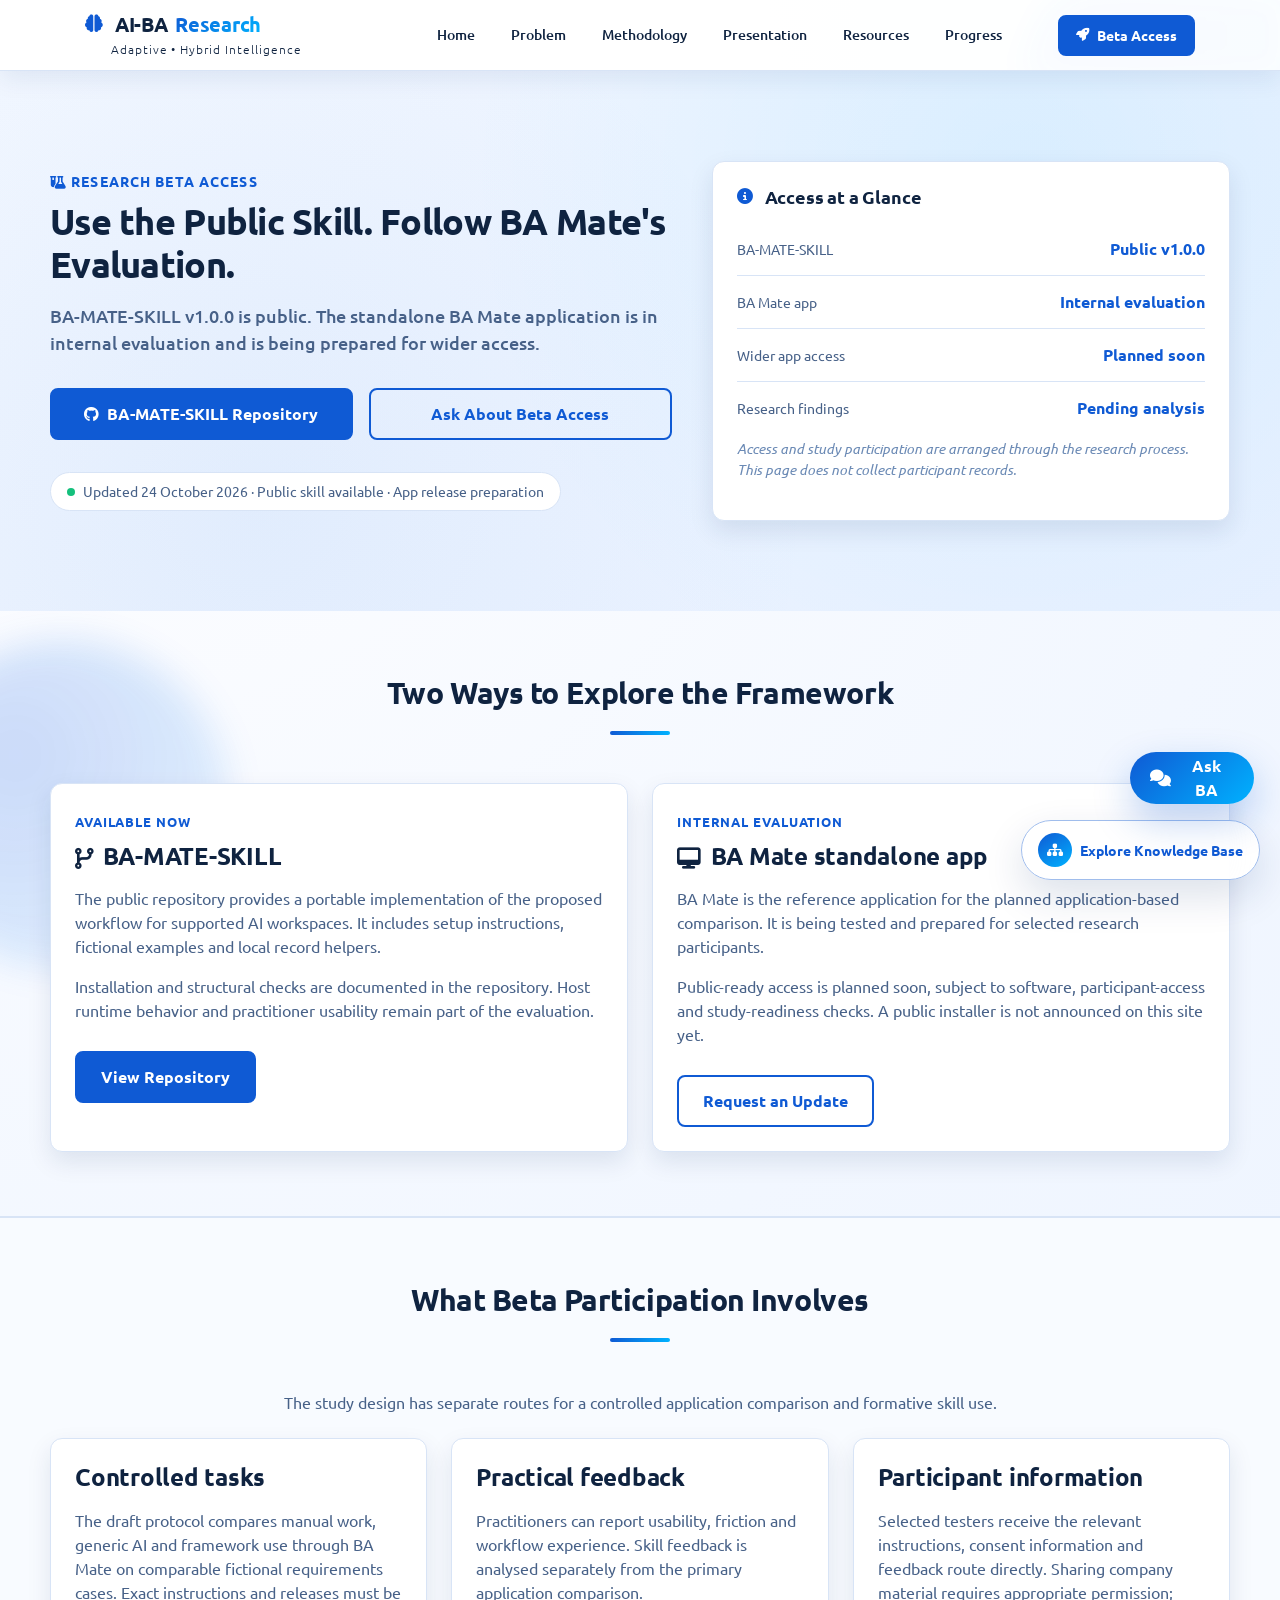
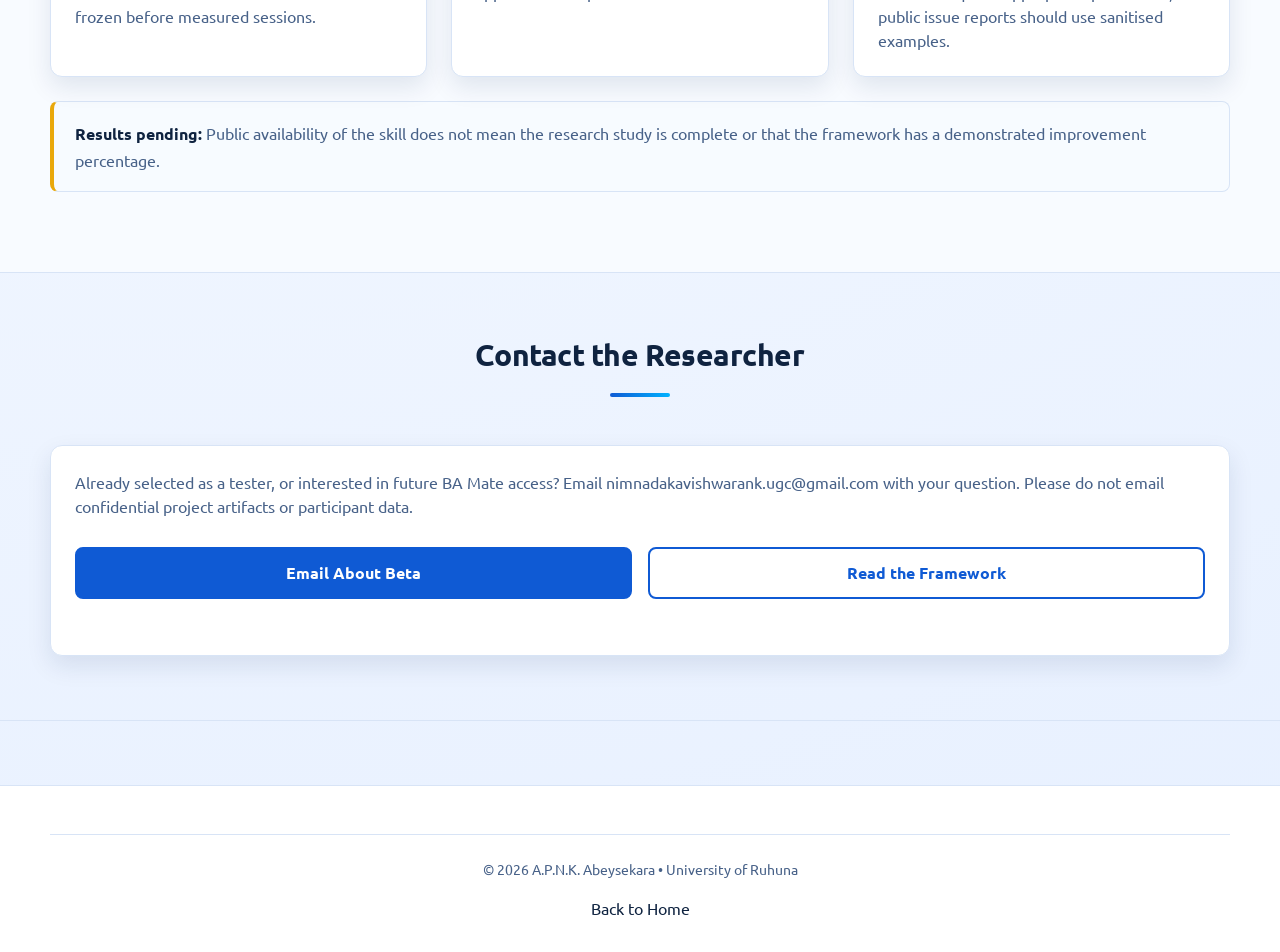
==== commit 669ea648: "Pre Thesis Stage Updating The Research Informatic Website To Match The Latest Details (Pre-Thesis St" ====
--- a/beta.html
+++ b/beta.html
@@ -3,9 +3,9 @@
 <head>
     <meta charset="UTF-8">
     <meta name="viewport" content="width=device-width, initial-scale=1.0">
-    <title>BA Toolkit Beta | Coming Soon</title>
+    <title>BA Mate Research Beta | Access Status</title>
     <link rel="icon" href="data:,">
-    <meta name="description" content="Coming soon page for the planned BA Toolkit beta from the AI-Enhanced BA Research project.">
+    <meta name="description" content="BA-MATE-SKILL public repository and current BA Mate standalone application research beta access status.">
 
     <link rel="preconnect" href="https://fonts.googleapis.com">
     <link rel="preconnect" href="https://fonts.gstatic.com" crossorigin>
@@ -18,6 +18,8 @@
     <link rel="stylesheet" href="css/responsive.css">
     <link rel="stylesheet" href="css/navbar.css">
     <link rel="stylesheet" href="css/components.css">
+
+    <link rel="stylesheet" href="css/research-update.css">
 
     <script type="module" src="js/main.js" defer></script>
 </head>
@@ -46,13 +48,13 @@
                 <li><a href="resources.html">Resources</a></li>
                 <li><a href="progress.html">Progress</a></li>
                 <li class="mobile-only">
-                    <a href="#apply">Apply for Beta</a>
+                    <a href="#contact">Beta Access</a>
                 </li>
             </ul>
 
             <div class="nav-actions">
-                <a href="#apply" class="btn btn-primary">
-                    <i class="fa-solid fa-rocket"></i> Apply for Beta
+                <a href="#contact" class="btn btn-primary">
+                    <i class="fa-solid fa-rocket"></i> Beta Access
                 </a>
             </div>
         </div>
@@ -61,91 +63,62 @@
     <header class="hero hero-short">
         <div class="hero-content container reveal">
             <div class="hero-text">
-                <p class="kicker"><i class="fa-solid fa-flask-vial"></i> Beta Program</p>
-                <h1>BA Toolkit Beta Is Coming Soon</h1>
-                <p class="subtitle">A planned research output to support Business Analysts with adaptive prompting, ethical checks, and hybrid AI workflows.</p>
-
+                <p class="kicker"><i class="fa-solid fa-flask-vial"></i> Research beta access</p>
+                <h1>Use the Public Skill. Follow BA Mate's Evaluation.</h1>
+                <p class="subtitle">BA-MATE-SKILL v1.0.0 is public. The standalone BA Mate application is in internal evaluation and is being prepared for wider access.</p>
                 <div class="hero-buttons">
-                    <a href="#apply" class="btn btn-primary">Apply for Beta</a>
-                    <a href="resources.html" class="btn btn-secondary">View Research Resources</a>
+                    <a href="https://github.com/NimnadaUGC/BA-MATE-SKILL" target="_blank" rel="noopener noreferrer" class="btn btn-primary"><i class="fa-brands fa-github"></i> BA-MATE-SKILL Repository</a>
+                    <a href="#contact" class="btn btn-secondary">Ask About Beta Access</a>
                 </div>
-
-                <div class="status-pill">
-                    <span class="dot"></span>
-                    Planned Release: Prototype Pilot Window (Q2-Q3 2026)
-                </div>
+                <div class="status-pill"><span class="dot"></span> Updated 24 October 2026 · Public skill available · App release preparation</div>
             </div>
-
             <aside class="hero-panel reveal">
-                <h3><i class="fa-solid fa-circle-info"></i> What This Page Means</h3>
+                <h3><i class="fa-solid fa-circle-info"></i> Access at a Glance</h3>
                 <ul>
-                    <li><span>Status</span><strong>Coming Soon</strong></li>
-                    <li><span>Current Stage</span><strong>Design + Validation</strong></li>
-                    <li><span>Target Users</span><strong>Business Analysts in SMEs</strong></li>
-                    <li><span>Mode</span><strong>Human-in-the-loop</strong></li>
+                    <li><span>BA-MATE-SKILL</span><strong>Public v1.0.0</strong></li>
+                    <li><span>BA Mate app</span><strong>Internal evaluation</strong></li>
+                    <li><span>Wider app access</span><strong>Planned soon</strong></li>
+                    <li><span>Research findings</span><strong>Pending analysis</strong></li>
                 </ul>
-                <p class="small-note">The toolkit is being designed as a practical output of this research, not as a fully released product yet.</p>
+                <p class="small-note">Access and study participation are arranged through the research process. This page does not collect participant records.</p>
             </aside>
         </div>
     </header>
 
-    <section class="section" id="toolkit-plan">
+    <section class="section" id="routes">
         <div class="container reveal">
-            <h2 class="section-title">Planned BA Toolkit Outputs</h2>
-            <div class="grid-3">
-                <div class="card">
-                    <h3><i class="fa-solid fa-comments"></i> Elicitation Assistant</h3>
-                    <p>Guides iterative requirement elicitation by generating targeted clarification questions to reduce ambiguity in user stories and requirement statements.</p>
-                </div>
-                <div class="card">
-                    <h3><i class="fa-solid fa-scale-balanced"></i> Ethics and Bias Checker</h3>
-                    <p>Flags bias-sensitive language, hidden assumptions, and stakeholder fairness issues to improve transparency and ethical quality of BA artifacts.</p>
-                </div>
-                <div class="card">
-                    <h3><i class="fa-solid fa-file-lines"></i> Documentation Generator</h3>
-                    <p>Converts reviewed outputs into structured BA documents, including refined user stories, acceptance criteria, and traceable requirement notes.</p>
-                </div>
+            <h2 class="section-title">Two Ways to Explore the Framework</h2>
+            <div class="grid-2">
+                <div class="card"><span class="eyebrow">Available now</span><h3><i class="fa-solid fa-code-branch"></i> BA-MATE-SKILL</h3><p>The public repository provides a portable implementation of the proposed workflow for supported AI workspaces. It includes setup instructions, fictional examples and local record helpers.</p><p>Installation and structural checks are documented in the repository. Host runtime behavior and practitioner usability remain part of the evaluation.</p><a href="https://github.com/NimnadaUGC/BA-MATE-SKILL" target="_blank" rel="noopener noreferrer" class="btn btn-primary">View Repository</a></div>
+                <div class="card"><span class="eyebrow">Internal evaluation</span><h3><i class="fa-solid fa-desktop"></i> BA Mate standalone app</h3><p>BA Mate is the reference application for the planned application-based comparison. It is being tested and prepared for selected research participants.</p><p>Public-ready access is planned soon, subject to software, participant-access and study-readiness checks. A public installer is not announced on this site yet.</p><a href="#contact" class="btn btn-secondary">Request an Update</a></div>
             </div>
         </div>
     </section>
 
-    <section class="section bg-light">
+    <section class="section bg-light" id="study">
         <div class="container reveal">
-            <h2 class="section-title">Expected Research-Driven Outcomes</h2>
-            <div class="grid-2">
-                <div class="card">
-                    <h3>Quality Improvements</h3>
-                    <ul>
-                        <li>Clearer and more complete requirements through adaptive prompting loops</li>
-                        <li>More transparent BA artifacts with explicit assumptions and rationale</li>
-                        <li>Lower bias risk with structured ethics checkpoints</li>
-                    </ul>
-                </div>
-                <div class="card">
-                    <h3>Workflow Impact</h3>
-                    <ul>
-                        <li>Faster BA documentation cycles in Agile settings</li>
-                        <li>Better BA-developer alignment during handover</li>
-                        <li>Preserved BA control via human approval at every critical step</li>
-                    </ul>
-                </div>
+            <h2 class="section-title">What Beta Participation Involves</h2>
+            <p class="section-intro">The study design has separate routes for a controlled application comparison and formative skill use.</p>
+            <div class="grid-3">
+                <div class="card"><h3>Controlled tasks</h3><p>The draft protocol compares manual work, generic AI and framework use through BA Mate on comparable fictional requirements cases. Exact instructions and releases must be frozen before measured sessions.</p></div>
+                <div class="card"><h3>Practical feedback</h3><p>Practitioners can report usability, friction and workflow experience. Skill feedback is analysed separately from the primary application comparison.</p></div>
+                <div class="card"><h3>Participant information</h3><p>Selected testers receive the relevant instructions, consent information and feedback route directly. Sharing company material requires appropriate permission; public issue reports should use sanitised examples.</p></div>
+            </div>
+            <p class="research-note warning" style="margin-top:1.5rem"><strong>Results pending:</strong> Public availability of the skill does not mean the research study is complete or that the framework has a demonstrated improvement percentage.</p>
+        </div>
+    </section>
+
+    <section class="section" id="contact">
+        <div class="container reveal">
+            <h2 class="section-title">Contact the Researcher</h2>
+            <div class="card">
+                <p>Already selected as a tester, or interested in future BA Mate access? Email <a href="mailto:nimnadakavishwarank.ugc@gmail.com">nimnadakavishwarank.ugc@gmail.com</a> with your question. Please do not email confidential project artifacts or participant data.</p>
+                <div class="hero-buttons"><a href="mailto:nimnadakavishwarank.ugc@gmail.com?subject=BA%20Mate%20Research%20Beta%20Enquiry" class="btn btn-primary">Email About Beta</a><a href="methodology.html" class="btn btn-secondary">Read the Framework</a></div>
             </div>
         </div>
     </section>
 
-    <section class="section" id="apply">
-        <div class="container reveal">
-            <h2 class="section-title">Apply for Early Beta Access</h2>
-            <div class="card">
-                <p>This beta is currently in planning and validation. If you are interested in pilot participation, you can register interest now.</p>
-                <p><strong>Who can apply:</strong> Business Analysts, BA teams, and supervisors interested in trialing the planned toolkit in an SME or educational context.</p>
-                <p><strong>Contact:</strong> <a href="mailto:nimnada@example.com">nimnada@example.com</a></p>
-                <div class="hero-buttons">
-                    <a href="mailto:nimnada@example.com?subject=Apply%20for%20BA%20Toolkit%20Beta" class="btn btn-primary">Apply for Beta</a>
-                    <a href="index.html" class="btn btn-secondary">Back to Home</a>
-                </div>
-            </div>
-        </div>
-    </section>
+    <footer><div class="container"><div class="footer-bottom"><p>&copy; <span id="year"></span> A.P.N.K. Abeysekara • University of Ruhuna</p><a href="index.html">Back to Home</a></div></div></footer>
+    <script src="js/pages/footer-year.js" defer></script>
 </body>
 </html>
--- a/css/variables.css
+++ b/css/variables.css
@@ -60,8 +60,11 @@
     --space-2: 0.5rem;    /* 8px */
     --space-3: 0.75rem;   /* 12px */
     --space-4: 1rem;      /* 16px */
+    --space-5: 1.25rem;   /* 20px */
     --space-6: 1.5rem;    /* 24px */
+    --space-7: 1.75rem;   /* 28px */
     --space-8: 2rem;      /* 32px */
+    --space-9: 2.25rem;   /* 36px */
     --space-10: 2.5rem;   /* 40px */
     --space-12: 3rem;     /* 48px */
     --space-16: 4rem;     /* 64px */
--- a/css/base.css
+++ b/css/base.css
@@ -425,9 +425,9 @@
    ========================================================================== */
 
 .section-title {
-    font-size: var(--font-size-4xl);
+    font-size: var(--font-size-3xl);
     font-weight: var(--font-weight-bold);
-    letter-spacing: -0.02em;
+    letter-spacing: -0.015em;
     margin-bottom: var(--space-12);
     text-align: center;
     color: var(--text);
--- a/css/responsive.css
+++ b/css/responsive.css
@@ -309,7 +309,7 @@
 
 @media (min-width: 768px) {
     h1 {
-        font-size: var(--font-size-5xl);
+        font-size: var(--font-size-4xl);
     }
 
     h2 {
@@ -321,7 +321,7 @@
     }
 
     .section-title {
-        font-size: var(--font-size-4xl);
+        font-size: var(--font-size-3xl);
         margin-bottom: var(--space-12);
     }
 
--- a/css/components.css
+++ b/css/components.css
@@ -146,7 +146,7 @@
 }
 
 .hero-text h1 {
-    font-size: var(--font-size-5xl);
+    font-size: var(--font-size-4xl);
     margin-bottom: var(--space-4);
     line-height: var(--line-height-tight);
     letter-spacing: -0.02em;
@@ -856,6 +856,66 @@
 }
 
 /* ============================================================================
+   GLOBAL KNOWLEDGE BASE SHORTCUT
+   ========================================================================== */
+
+.global-kb-shortcut {
+    position: fixed;
+    right: var(--space-5);
+    bottom: var(--space-5);
+    z-index: var(--z-fixed);
+    display: inline-flex;
+    align-items: center;
+    gap: var(--space-2);
+    max-width: min(260px, calc(100vw - 2rem));
+    padding: var(--space-3) var(--space-4);
+    border-radius: var(--radius-full);
+    border: 1px solid color-mix(in srgb, var(--primary) 28%, var(--line));
+    background: color-mix(in srgb, var(--surface) 94%, transparent);
+    color: var(--primary);
+    box-shadow: var(--shadow);
+    backdrop-filter: blur(14px);
+    font-size: var(--font-size-sm);
+    font-weight: var(--font-weight-bold);
+    transition: transform var(--transition-fast), box-shadow var(--transition-fast), background var(--transition-fast);
+}
+
+.global-kb-shortcut:hover {
+    transform: translateY(-3px);
+    box-shadow: var(--shadow-lg);
+    background: var(--surface);
+}
+
+.global-kb-shortcut i {
+    width: 34px;
+    height: 34px;
+    display: inline-flex;
+    align-items: center;
+    justify-content: center;
+    border-radius: var(--radius-full);
+    background: linear-gradient(145deg, var(--primary), var(--accent));
+    color: #fff;
+    flex: 0 0 auto;
+}
+
+@media (max-width: 600px) {
+    .global-kb-shortcut {
+        right: var(--space-3);
+        bottom: var(--space-3);
+        padding: var(--space-2);
+    }
+
+    .global-kb-shortcut span {
+        position: absolute;
+        width: 1px;
+        height: 1px;
+        overflow: hidden;
+        clip: rect(0, 0, 0, 0);
+        white-space: nowrap;
+    }
+}
+
+/* ============================================================================
    PROGRESS BARS
    ========================================================================== */
 
--- a/css/research-update.css
+++ b/css/research-update.css
@@ -0,0 +1,117 @@
+/* Shared styles for the October 2026 pre-thesis research update. */
+.research-note {
+    padding: 1.1rem 1.3rem;
+    border: 1px solid var(--line);
+    border-left: 4px solid var(--primary);
+    border-radius: var(--radius-lg);
+    background: var(--surface-alt);
+    color: var(--text-soft);
+    line-height: 1.65;
+}
+
+.research-note strong { color: var(--text); }
+.research-note.warning { border-left-color: var(--warning); }
+.research-note.success { border-left-color: var(--success); }
+.research-note a { overflow-wrap: anywhere; }
+
+.research-note + .research-note,
+.research-note + .grid-2,
+.research-note + .grid-3,
+.research-note + .grid-4,
+.research-note + .diagram-grid,
+.section-intro + .grid-2,
+.section-intro + .grid-3,
+.section-intro + .grid-4,
+.section-intro + .diagram-grid { margin-top: 1.5rem; }
+
+.section-intro {
+    max-width: 810px;
+    margin: 0 auto 1.5rem;
+    text-align: center;
+    color: var(--text-soft);
+}
+
+.eyebrow {
+    display: inline-block;
+    margin-bottom: .65rem;
+    color: var(--primary);
+    font-size: .8rem;
+    font-weight: 700;
+    letter-spacing: .07em;
+    text-transform: uppercase;
+}
+
+.card h3 + p, .card h4 + p { margin-top: .5rem; }
+.card p:last-child, .card ul:last-child { margin-bottom: 0; }
+.card .btn { margin-top: .8rem; }
+
+.stage-list {
+    display: grid;
+    grid-template-columns: repeat(3, minmax(0, 1fr));
+    gap: 1rem;
+    padding: 0;
+    margin: 1.5rem 0 0;
+    list-style: none;
+}
+
+.stage-list li {
+    padding: 1.2rem;
+    background: var(--surface);
+    border: 1px solid var(--line);
+    border-radius: var(--radius-xl);
+    box-shadow: var(--shadow-xs);
+}
+
+.stage-list strong { display: block; margin-bottom: .45rem; color: var(--text); }
+.stage-list span { color: var(--text-soft); }
+
+.diagram-grid {
+    display: grid;
+    grid-template-columns: repeat(3, minmax(0, 1fr));
+    gap: 1rem;
+}
+
+.diagram-card {
+    padding: 1rem;
+    background: var(--surface);
+    border: 1px solid var(--line);
+    border-radius: var(--radius-xl);
+    box-shadow: var(--shadow-xs);
+}
+
+.diagram-card a.diagram-preview {
+    display: block;
+    height: 220px;
+    padding: .6rem;
+    overflow: hidden;
+    background: #fff;
+    border: 1px solid var(--line);
+    border-radius: var(--radius-lg);
+}
+
+.diagram-card img { width: 100%; height: 100%; object-fit: contain; }
+.diagram-card h3 { margin: 1rem 0 .35rem; }
+.diagram-card p { color: var(--text-soft); }
+.diagram-card .diagram-links { display: flex; flex-wrap: wrap; gap: .85rem; margin-top: .6rem; }
+
+.progress-track {
+    width: 100%;
+    height: .75rem;
+    margin: .8rem 0;
+    overflow: hidden;
+    border-radius: var(--radius-full);
+    background: var(--bg-soft);
+}
+.progress-track span { display: block; width: 90%; height: 100%; background: linear-gradient(90deg, var(--primary), var(--accent)); }
+
+.compact-steps { padding-left: 1.25rem; }
+.compact-steps li { margin-bottom: .8rem; }
+.compact-steps li:last-child { margin-bottom: 0; }
+
+@media (max-width: 900px) {
+    .diagram-grid { grid-template-columns: repeat(2, minmax(0, 1fr)); }
+}
+@media (max-width: 650px) {
+    .stage-list, .diagram-grid { grid-template-columns: 1fr; }
+    .diagram-card a.diagram-preview { height: 250px; }
+}
